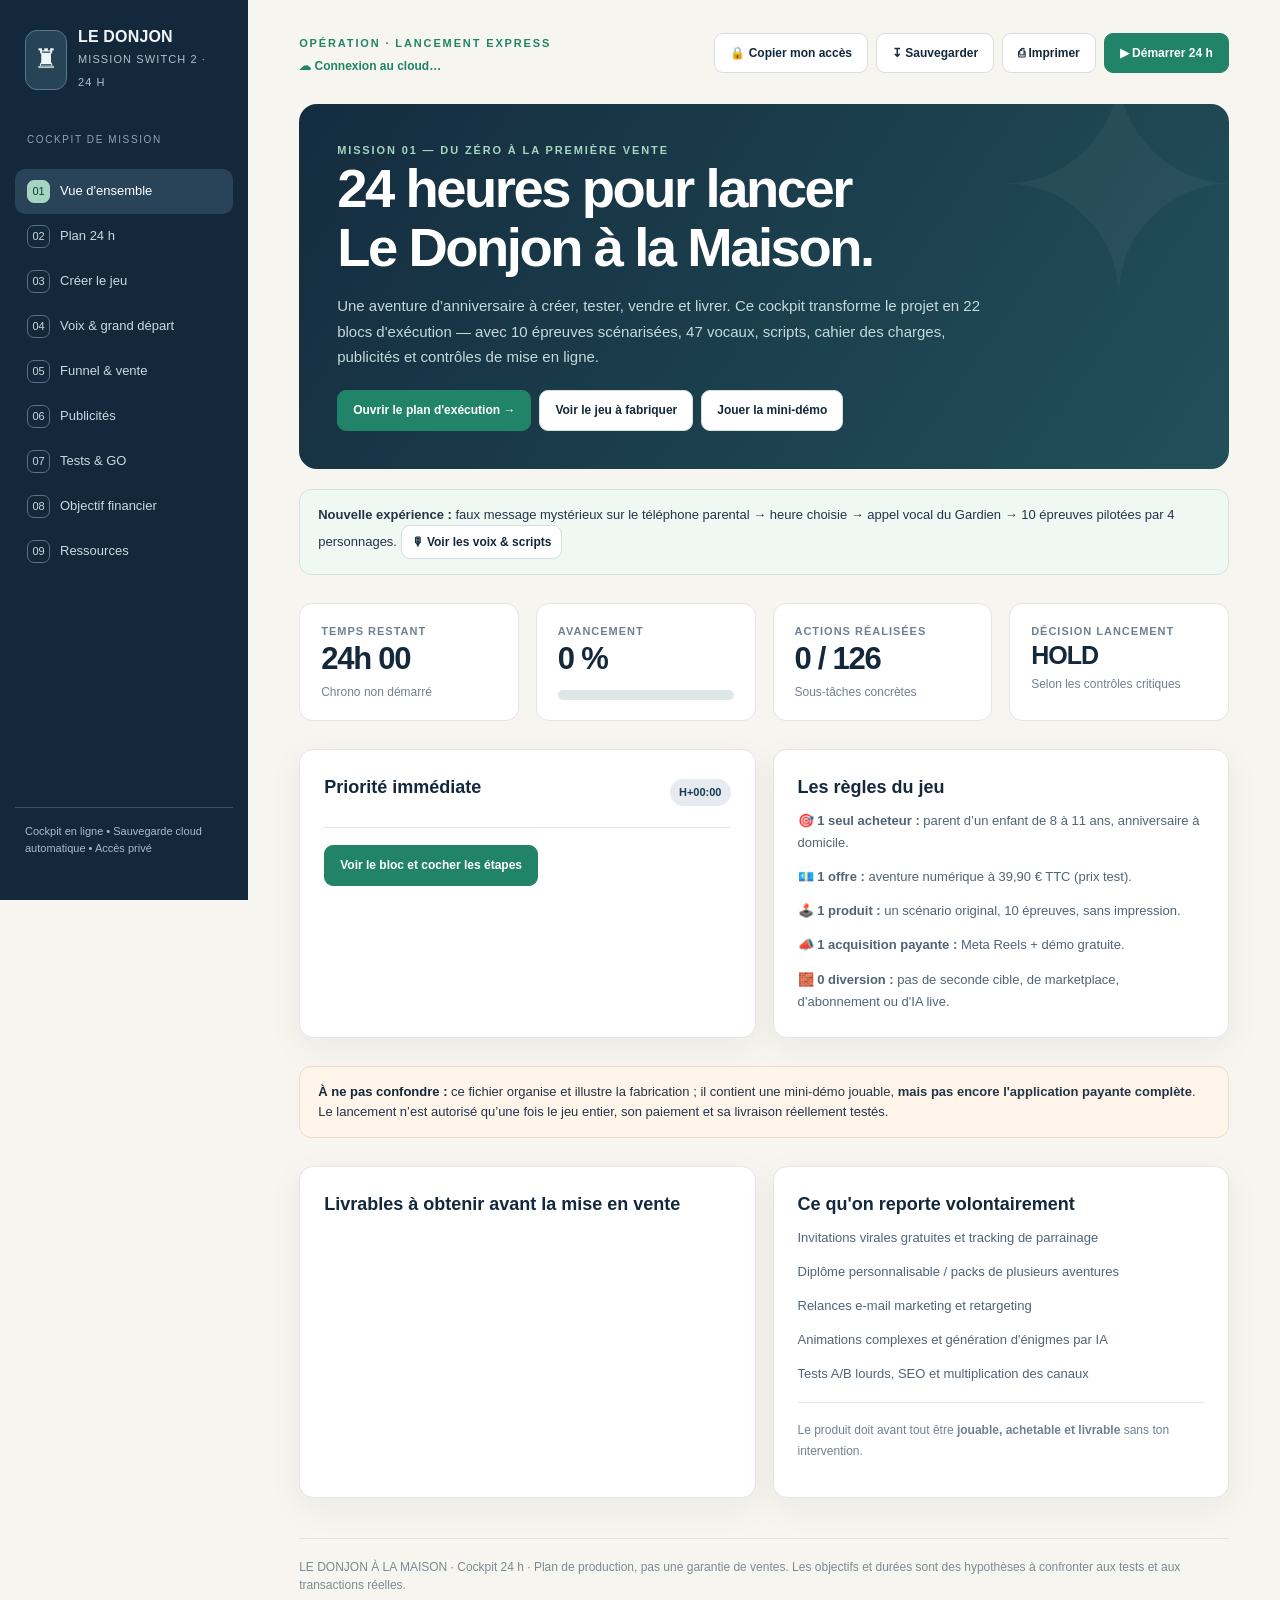
==== donjon-cockpit/index.html @ dd0a75e0 "Deploy independent Donjon cockpit with cloud sync and custom task journal" ====
<!DOCTYPE html>
<html lang="fr">
<head>
<meta charset="utf-8" />
<meta name="viewport" content="width=device-width, initial-scale=1" />
<meta name="theme-color" content="#13283b" />
<title>Le Donjon — Cockpit de lancement 24 h</title>
<style>
:root{--navy:#14283b;--dark:#0d2132;--ink:#233548;--muted:#718091;--cream:#f7f5ef;--white:#fff;--green:#218468;--mint:#e7f6ee;--gold:#cb9b4b;--line:#e1e6e8;--warn:#b15b35;--soft:#ecf1f3;--shadow:0 10px 35px rgba(16,36,48,.055)}
*{box-sizing:border-box}html{scroll-behavior:smooth}body{margin:0;font:15px/1.55 -apple-system,BlinkMacSystemFont,"Segoe UI",Arial,sans-serif;background:var(--cream);color:var(--ink)}button,input,textarea,select{font:inherit}button{cursor:pointer}a{color:#126f70}a:hover{text-decoration:underline}.shell{display:flex;min-height:100vh}.sidebar{position:sticky;top:0;min-width:248px;width:248px;height:100vh;overflow-y:auto;background:var(--navy);color:#eff5f8;padding:28px 15px;display:flex;flex-direction:column;gap:18px}.brand{display:flex;align-items:center;gap:11px;margin:0 10px 12px}.crest{font-size:27px;background:#274456;border:1px solid #58768c;border-radius:12px;padding:8px}.brand strong{display:block;font-size:16px;line-height:1.1;letter-spacing:.01em}.brand small{color:#aec1cc;font-size:11px;letter-spacing:.1em;text-transform:uppercase}.sidebar .section-label{font-size:10px;letter-spacing:.16em;text-transform:uppercase;color:#8da5b7;margin:10px 12px 3px}.navbtn{display:flex;width:100%;align-items:center;text-align:left;gap:10px;background:none;color:#c8d9e3;border:0;border-radius:10px;padding:11px 12px;font-size:13px}.navbtn:hover,.navbtn.active{background:#294458;color:#fff}.navbtn .num{display:grid;place-items:center;width:23px;height:23px;border:1px solid #567183;border-radius:7px;font-size:11px}.navbtn.active .num{background:#a5d5c0;color:#113d32;border-color:#a5d5c0}.sidebarfoot{margin-top:auto;border-top:1px solid #375268;padding:15px 10px;color:#a8bbca;font-size:11px}.main{flex:1;min-width:0;max-width:1600px;padding:30px min(4vw,60px) 70px}.topbar{display:flex;align-items:center;justify-content:space-between;gap:15px;margin-bottom:28px}.eyebrow{text-transform:uppercase;font-size:11px;letter-spacing:.17em;color:var(--green);font-weight:800}.topbar .right{display:flex;gap:8px;align-items:center;flex-wrap:wrap}.btn{border-radius:9px;background:#fff;border:1px solid #d6dee1;padding:10px 15px;color:var(--navy);font-weight:650;font-size:12px;display:inline-flex;align-items:center;justify-content:center;gap:7px;transition:.15s}.btn:hover{border-color:#9db7bd;background:#f0f7f4;text-decoration:none}.btn.primary{background:var(--green);border-color:var(--green);color:#fff}.btn.primary:hover{background:#176f58}.btn.dark{background:var(--navy);color:#fff;border-color:var(--navy)}.btn.light{background:var(--mint);color:#115c4c;border-color:#c3e7d7}.btn.small{padding:7px 10px}.btn:disabled{opacity:.5;cursor:not-allowed}.tag{display:inline-flex;padding:5px 9px;background:#eaf0f3;border-radius:30px;font-size:11px;font-weight:750;color:#627588}.tag.green{background:#e5f4ec;color:#206b52}.tag.warn{background:#fff0e5;color:#a85e28}.tag.dark{background:#e6ebf1;color:#1e3a51}.view{display:none;animation:appear .22s ease}.view.active{display:block}@keyframes appear{from{opacity:.4;transform:translateY(5px)}to{opacity:1;transform:translateY(0)}}h1,h2,h3,h4,p{margin-top:0}h1{font-size:clamp(32px,4.25vw,57px);line-height:1.09;letter-spacing:-.045em;color:var(--navy);margin-bottom:16px}h2{font-size:clamp(23px,2.5vw,32px);line-height:1.2;letter-spacing:-.026em;color:var(--navy);margin-bottom:12px}h3{font-size:18px;color:var(--navy);margin-bottom:8px}p{line-height:1.68}.lead{font-size:17px;color:#5b6c7a;max-width:850px}.sub{color:var(--muted)}.muted{color:var(--muted)}.headline{display:flex;align-items:end;justify-content:space-between;gap:20px;flex-wrap:wrap;margin-bottom:24px}.headline h2{margin-bottom:0}.hero{position:relative;overflow:hidden;background:linear-gradient(125deg,#142c3f,#22505a);color:#fff;padding:38px;border-radius:18px;margin-bottom:20px}.hero:after{content:'✦';font-size:300px;line-height:1;position:absolute;right:-15px;top:-65px;color:rgba(255,255,255,.045);pointer-events:none}.hero h1{color:#fff;max-width:690px}.hero p{color:#c5d9db;max-width:670px;margin-bottom:21px}.hero .eyebrow{color:#a6d5c0}.hero .btn{position:relative;z-index:1}.grid{display:grid;gap:17px}.g2{grid-template-columns:repeat(2,minmax(0,1fr))}.g3{grid-template-columns:repeat(3,minmax(0,1fr))}.g4{grid-template-columns:repeat(4,minmax(0,1fr))}.panel{background:#fff;border:1px solid var(--line);border-radius:14px;padding:24px;box-shadow:var(--shadow)}.panel.soft{background:#f2f7f5}.panel.dark{background:var(--navy);color:#fff;border-color:var(--navy)}.panel.dark h3,.panel.dark h2{color:#fff}.panel.flush{padding:0;overflow:hidden}.metric{background:#fff;border:1px solid var(--line);border-radius:13px;padding:19px 21px}.metric .value{font-size:31px;line-height:1.2;color:var(--navy);font-weight:850;letter-spacing:-.04em}.metric .label{font-size:11px;color:var(--muted);text-transform:uppercase;letter-spacing:.09em;font-weight:750}.metric .helper{margin-top:5px;color:var(--muted);font-size:12px}.progress{height:10px;background:#dce7e6;border-radius:99px;overflow:hidden}.progress .fill{width:0;height:100%;background:linear-gradient(90deg,#218468,#72c39b);border-radius:99px;transition:.25s}.ribbon{border:1px solid #cfe4df;background:#eff8f3;border-radius:12px;padding:15px 18px;font-size:13px}.ribbon.warning{background:#fff5ea;border-color:#f0dbc4}.ribbon strong{color:var(--navy)}.ribbon a{font-weight:700}.sectionblock{margin-bottom:28px}.mini-title{font-size:11px;color:var(--green);font-weight:800;text-transform:uppercase;letter-spacing:.11em;margin:0 0 7px}.row{display:flex;align-items:center;justify-content:space-between;gap:15px}.stack{display:flex;flex-direction:column;gap:12px}.line{border:0;border-top:1px solid var(--line);margin:17px 0}.checkrow{display:flex;align-items:flex-start;gap:9px;padding:9px 0;border-bottom:1px solid #edf0f1;cursor:pointer;font-size:13px}.checkrow:last-child{border:0}.checkrow input{margin-top:4px;accent-color:var(--green);width:16px;height:16px;flex-shrink:0}.checkrow:has(input:checked) span{color:#5e796b;text-decoration:line-through;text-decoration-color:#a5cbb8}.task{background:#fff;border:1px solid var(--line);border-radius:14px;padding:19px 21px;margin-bottom:12px;scroll-margin-top:20px;box-shadow:var(--shadow)}.task.complete{border-color:#9fd0b5;background:#fafffb}.taskhead{display:flex;align-items:flex-start;gap:14px}.tasktime{flex:0 0 119px;background:var(--soft);border-radius:8px;padding:10px;font-size:12px;font-weight:750;color:var(--navy);line-height:1.5;text-align:center}.tasktime small{display:block;color:#8292a2;font-weight:600}.taskmain{flex:1;min-width:0}.taskhead h3{margin:1px 0 4px}.taskhead p{font-size:12px;color:#6e7d8c;margin:0}.taskdetails{margin:14px 0 2px;padding-top:12px;border-top:1px solid #ebeff0}.taskdetails summary{font-size:13px;font-weight:750;cursor:pointer;color:#2e6870}.taskdetails summary:hover{color:#13584c}.taskbody{padding-top:14px}.tasknote{margin-top:14px}.field{width:100%;border:1px solid #d4dee1;background:#fff;border-radius:9px;padding:11px 12px;color:#223b4b;outline:none}.field:focus{border-color:#4a9a83;box-shadow:0 0 0 3px #dceee7}.tasknote textarea{min-height:76px;resize:vertical}.pillgroup{display:flex;flex-wrap:wrap;gap:7px}.pill{border:1px solid #d6e4e2;background:#f2f7f4;color:#3c6760;font-size:11px;font-weight:700;border-radius:20px;padding:4px 9px}.item-label{font-size:11px;font-weight:800;color:#8292a1;text-transform:uppercase;letter-spacing:.08em;margin-bottom:5px}.mini{font-size:12px}.guide{color:#506475;font-size:13px;line-height:1.7}.guide ul{margin-top:7px;padding-left:19px}.guide li{margin-bottom:5px}.phase{display:flex;align-items:center;gap:9px;margin:20px 0 13px}.phase span{font-size:10px;text-transform:uppercase;letter-spacing:.1em;font-weight:850;color:#647c88}.phase:after{content:'';height:1px;background:#dce6e7;flex:1}.chapter{border:1px solid var(--line);background:#fff;border-radius:12px;margin-bottom:10px;overflow:hidden}.chapter summary{display:flex;align-items:center;gap:14px;cursor:pointer;padding:17px 19px;list-style:none}.chapter summary::-webkit-details-marker{display:none}.chapter summary .index{height:39px;width:39px;border-radius:10px;background:#e8f3ef;color:#147459;display:grid;place-items:center;font-weight:850}.chapter summary .caption{margin-left:auto;white-space:nowrap;color:#70818e;font-size:12px}.chapter .chapbody{border-top:1px solid var(--line);padding:19px;display:grid;grid-template-columns:1fr 1fr;gap:18px}.chapter .chapbody p{margin-bottom:8px;font-size:13px}.prompt{font-size:12px;line-height:1.7;background:#0e2435;color:#dcf1ec;border-radius:12px;padding:22px;max-height:350px;overflow:auto;white-space:pre-wrap;word-break:break-word}.flowstep{display:grid;grid-template-columns:45px 1fr;gap:12px;align-items:start;position:relative;margin:0 0 6px}.flowstep:not(:last-child):after{content:'';position:absolute;left:21px;top:43px;bottom:-9px;width:2px;background:#cde2db}.flownum{height:42px;width:42px;border-radius:50%;background:var(--navy);color:#fff;display:grid;place-items:center;font-weight:850;z-index:1}.flowcard{background:#fff;padding:18px 20px;border:1px solid var(--line);border-radius:10px;margin-bottom:13px}.flowcard h3{margin:0 0 5px}.flowcard p{font-size:13px;color:#6c7a86;margin:0}.copybox{border:1px solid #d8e3df;border-radius:11px;background:#f3f8f5;padding:16px;white-space:pre-wrap;font-size:13px;line-height:1.7}.twocol{display:grid;grid-template-columns:1.1fr .9fr;gap:18px}.kpirow{display:grid;grid-template-columns:repeat(3,1fr);gap:12px}.kpi{background:#f2f7f5;border-radius:12px;padding:15px}.kpi b{font-size:25px;letter-spacing:-.03em;color:var(--navy)}.kpi small{display:block;color:var(--muted)}input[type=number]{width:100%;appearance:textfield}label{font-size:12px;font-weight:750;color:#4c6878}.formgrid{display:grid;grid-template-columns:repeat(2,minmax(0,1fr));gap:13px}.formgrid label{display:grid;gap:6px}.formgrid input{min-width:0}.tablewrap{overflow:auto}table{width:100%;border-collapse:collapse;font-size:12px}th,td{padding:13px;text-align:left;border-bottom:1px solid #e8eeef;vertical-align:top}th{color:#6a7c8a;text-transform:uppercase;letter-spacing:.06em;font-size:10px}td:last-child{text-align:right}.badge-number{font-size:11px;font-weight:750;color:#587c73;background:#e5f4eb;border-radius:14px;padding:4px 8px}.code-note{font-family:ui-monospace,Menlo,Consolas,monospace;background:#ebf0f3;padding:2px 5px;border-radius:4px;font-size:12px}.gates .checkrow{font-size:14px}.gate-status{font-size:12px;font-weight:750}.status-go{color:var(--green)}.status-hold{color:var(--warn)}.warnbox{background:#fff7ed;border:1px solid #e9d8bd;border-radius:10px;padding:13px 15px;color:#77512e;font-size:12px}.footnote{font-size:11px;color:#7a8894}.infoicon{height:37px;width:37px;display:grid;place-items:center;border-radius:10px;background:#e4f1ea;color:#26684e;font-size:19px}.modal{display:none;position:fixed;inset:0;background:rgba(7,24,37,.75);z-index:2000;padding:22px;align-items:center;justify-content:center}.modal.open{display:flex}.modalcard{background:#fff;border-radius:18px;max-width:560px;width:100%;max-height:92vh;overflow:auto;position:relative;padding:26px}.modalcard .close{position:absolute;right:16px;top:15px;border:0;background:#eff3f1;height:34px;width:34px;border-radius:9px}.demo-screen{background:radial-gradient(ellipse at 50% 10%,#30485e,#101d2b 75%);color:#f5e9d5;border-radius:15px;min-height:305px;padding:30px 24px;text-align:center;display:flex;flex-direction:column;justify-content:center;align-items:center;gap:15px}.demo-screen h3{color:#f4d58c;font-size:26px}.runes{display:flex;gap:10px;justify-content:center;flex-wrap:wrap}.runes button{font-size:30px;background:#244055;color:#f9e3a8;border:1px solid #637787;border-radius:10px;height:58px;min-width:58px}.runes button:hover{background:#36586b}.demo-success{color:#9be0bc;font-weight:700}.toast{position:fixed;right:25px;bottom:25px;background:#173b39;color:#fff;padding:12px 17px;border-radius:10px;font-size:13px;z-index:2100;box-shadow:0 9px 29px #1c3a3b44;opacity:0;transform:translateY(8px);pointer-events:none;transition:.25s}.toast.show{opacity:1;transform:translateY(0)}.simple-list{padding-left:18px}.simple-list li{margin-bottom:7px}.tworow{display:flex;gap:8px;align-items:center;flex-wrap:wrap}.micro{font-size:11px;color:#779099}.footer{margin-top:40px;border-top:1px solid #dce4e2;padding-top:19px;color:#7b8b96;font-size:12px}.print-only{display:none}
@media(max-width:1120px){.sidebar{width:214px;min-width:214px}.main{padding:25px 24px 60px}.g4{grid-template-columns:repeat(2,minmax(0,1fr))}}@media(max-width:800px){.shell{display:block}.sidebar{height:auto;position:static;width:100%;min-width:0;padding:14px;gap:0}.brand{margin:5px 5px 10px}.sidebar nav{display:flex;overflow:auto;gap:6px}.sidebar .section-label,.sidebarfoot{display:none}.navbtn{flex:0 0 auto;width:auto;white-space:nowrap;padding:8px 11px}.navbtn .num{display:none}.main{padding:20px 15px 45px}.topbar{align-items:start}.topbar .right{justify-content:flex-end}.hero{padding:27px 22px}.g2,.g3,.g4,.twocol{grid-template-columns:1fr}.taskhead{flex-wrap:wrap}.tasktime{flex:0 0 auto}.chapter .chapbody{grid-template-columns:1fr}.kpirow{grid-template-columns:1fr}.formgrid{grid-template-columns:1fr}.modalcard{padding:20px}.chapter summary .caption{display:none}}@media print{.sidebar,.topbar,.btn,.modal,.toast,.no-print{display:none!important}body{background:#fff}.main{padding:0;width:100%}.view{display:block!important;break-before:page}.panel,.task,.chapter{break-inside:avoid;box-shadow:none}.hero{color:#111;background:#fff;border:1px solid #888}.hero h1,.hero p{color:#111}details:not([open])>*:not(summary){display:block}.print-only{display:block}}

.phone-shell{max-width:325px;min-height:285px;margin:auto;border:7px solid #172839;border-radius:31px;background:linear-gradient(160deg,#112538,#1b3a4b 60%,#234b54);padding:12px 16px 22px;color:#f6faf9;box-shadow:0 18px 35px #071a2a25}.phone-notch{height:14px;width:88px;background:#081a26;border-radius:0 0 12px 12px;margin:-12px auto 20px}.phone-inner{padding-top:15px}.phone-inner p{color:#c6d9e1;font-size:14px}.phone-badge{display:inline-block;padding:7px 10px;border-radius:7px;background:#4f728187;color:#fff;font-size:10px;font-weight:750;letter-spacing:.07em;margin-bottom:18px}.phone-msg{background:#e0e7eb19;padding:14px;border-radius:15px}.phone-time{color:#c3cdd9;font-size:11px;margin-top:14px}.voice-card{display:flex;align-items:flex-start;gap:12px;padding:15px;background:#f1f5f4;border-radius:11px}.voice-dot{width:22px;height:22px;border-radius:9px;flex:0 0 22px}.voice-card p{margin:5px 0 0}.audio-clip{border:1px solid var(--line);border-radius:9px;margin:9px 0;background:#fbfcfc}.audio-clip summary{padding:12px 14px;cursor:pointer;display:flex;align-items:center;gap:9px;flex-wrap:wrap;list-style:none}.audio-clip summary::-webkit-details-marker{display:none}.audio-clip summary code{font-size:11px;color:#7b8998;margin-left:auto}.audio-body{padding:0 16px 15px}.audio-body p{padding:11px;background:#eff6f1;border-radius:8px;font-size:13px}.audio-body button{margin-top:4px}@media(max-width:900px){.audio-clip summary code{margin-left:0}} 
</style>
</head>
<body>
<div class="shell">
<aside class="sidebar">
 <div class="brand"><div class="crest">♜</div><div><strong>LE DONJON</strong><small>Mission Switch 2 · 24 h</small></div></div>
 <div class="section-label">Cockpit de mission</div>
 <nav id="nav" aria-label="Navigation">
  <button class="navbtn active" data-view="overview"><span class="num">01</span> Vue d'ensemble</button>
  <button class="navbtn" data-view="timeline"><span class="num">02</span> Plan 24 h</button>
  <button class="navbtn" data-view="product"><span class="num">03</span> Créer le jeu</button>
  <button class="navbtn" data-view="audio"><span class="num">04</span> Voix & grand départ</button>
  <button class="navbtn" data-view="funnel"><span class="num">05</span> Funnel & vente</button>
  <button class="navbtn" data-view="ads"><span class="num">06</span> Publicités</button>
  <button class="navbtn" data-view="quality"><span class="num">07</span> Tests & GO</button>
  <button class="navbtn" data-view="finance"><span class="num">08</span> Objectif financier</button>
  <button class="navbtn" data-view="resources"><span class="num">09</span> Ressources</button>
 </nav>
 <div class="sidebarfoot">Cockpit en ligne • Sauvegarde cloud automatique • Accès privé</div>
</aside>
<main class="main">
 <div class="topbar"><div><span class="eyebrow">Opération · lancement express</span><div id="cloudStatus" style="font-size:12px;font-weight:700;color:#218468;margin-top:4px">☁ Connexion au cloud…</div></div><div class="right"><button class="btn" id="copyCloudLink" title="Gardez ce lien confidentiel">🔒 Copier mon accès</button><button class="btn" id="exportBtn">↧ Sauvegarder</button><button class="btn" id="printBtn">⎙ Imprimer</button><button class="btn primary" id="timerBtn">▶ Démarrer 24 h</button></div></div>
 <section class="view active" id="view-overview">
  <div class="hero"><div class="eyebrow">MISSION 01 — DU ZÉRO À LA PREMIÈRE VENTE</div><h1>24 heures pour lancer<br>Le Donjon à la Maison.</h1><p>Une aventure d’anniversaire à créer, tester, vendre et livrer. Ce cockpit transforme le projet en 22 blocs d'exécution — avec 10 épreuves scénarisées, 47 vocaux, scripts, cahier des charges, publicités et contrôles de mise en ligne.</p><div class="tworow"><button class="btn primary" data-go="timeline">Ouvrir le plan d'exécution →</button><button class="btn" data-go="product">Voir le jeu à fabriquer</button><button class="btn" id="openDemo">Jouer la mini-démo</button></div></div>
  <div class="ribbon sectionblock"><b>Nouvelle expérience :</b> faux message mystérieux sur le téléphone parental → heure choisie → appel vocal du Gardien → 10 épreuves pilotées par 4 personnages. <button class="btn small" data-go="audio">🎙 Voir les voix & scripts</button></div>
  <div class="grid g4 sectionblock"><div class="metric"><div class="label">Temps restant</div><div class="value" id="countdown">24h 00</div><div class="helper" id="timerSub">Chrono non démarré</div></div><div class="metric"><div class="label">Avancement</div><div class="value" id="progressPct">0 %</div><div class="progress" style="margin-top:12px"><div class="fill" id="progressBar"></div></div></div><div class="metric"><div class="label">Actions réalisées</div><div class="value" id="checkedTasks">0 / 126</div><div class="helper">Sous-tâches concrètes</div></div><div class="metric"><div class="label">Décision lancement</div><div class="value" id="readyOverview" style="font-size:25px">HOLD</div><div class="helper">Selon les contrôles critiques</div></div></div>
  <div class="grid g2 sectionblock"><div class="panel"><div class="row"><h3>Priorité immédiate</h3><span class="tag dark" id="currentTimeLabel">H+00:00</span></div><div id="nextTask"></div><div class="line"></div><button class="btn primary" data-go="timeline">Voir le bloc et cocher les étapes</button></div><div class="panel"><h3>Les règles du jeu</h3><div class="stack guide"><div>🎯 <b>1 seul acheteur :</b> parent d’un enfant de 8 à 11 ans, anniversaire à domicile.</div><div>💶 <b>1 offre :</b> aventure numérique à 39,90 € TTC (prix test).</div><div>🕹️ <b>1 produit :</b> un scénario original, 10 épreuves, sans impression.</div><div>📣 <b>1 acquisition payante :</b> Meta Reels + démo gratuite.</div><div>🧱 <b>0 diversion :</b> pas de seconde cible, de marketplace, d’abonnement ou d'IA live.</div></div></div></div>
  <div class="ribbon warning sectionblock"><strong>À ne pas confondre :</strong> ce fichier organise et illustre la fabrication ; il contient une mini-démo jouable, <b>mais pas encore l'application payante complète</b>. Le lancement n’est autorisé qu’une fois le jeu entier, son paiement et sa livraison réellement testés.</div>
  <div class="grid g2"><div class="panel"><h3>Livrables à obtenir avant la mise en vente</h3><div id="deliverables"></div></div><div class="panel"><h3>Ce qu'on reporte volontairement</h3><div class="stack guide"><div>Invitations virales gratuites et tracking de parrainage</div><div>Diplôme personnalisable / packs de plusieurs aventures</div><div>Relances e-mail marketing et retargeting</div><div>Animations complexes et génération d'énigmes par IA</div><div>Tests A/B lourds, SEO et multiplication des canaux</div></div><div class="line"></div><p class="mini sub">Le produit doit avant tout être <b>jouable, achetable et livrable</b> sans ton intervention.</p></div></div>
 </section>
 <section class="view" id="view-timeline"><div class="headline"><div><div class="eyebrow">Exécution</div><h2>Planning minute par minute.</h2><p class="sub">22 blocs, 24 heures calendaires, pauses et marge comprises. Les 10 épreuves demandent un développement plus serré : préserver absolument les tests. Les cases et tes notes sont enregistrées automatiquement dans le cloud.</p></div><div class="pillgroup"><span class="tag">126 sous-tâches</span><span class="tag green">5 phases critiques : jeu / voix / vente / test / diffusion</span></div></div><div class="panel sectionblock"><div class="row"><b>Filtrer les blocs</b><span class="mini sub" id="tasksFound"></span></div><div class="grid g2" style="margin-top:12px"><input class="field" id="taskSearch" placeholder="Chercher une tâche, un livrable…" aria-label="Rechercher les tâches"><select class="field" id="taskFilter"><option value="all">Toutes les tâches</option><option value="todo">Non terminées</option><option value="done">Terminées</option><option value="product">Création du produit</option></select></div></div><div id="tasks"></div>
<div class="panel sectionblock" id="userWorkPanel" style="margin-top:24px">
<h3>Mon journal de bord & mes tâches personnelles</h3>
<p class="mini sub">Ajoute tes décisions, liens, retours de tests et tâches imprévues. Tout est sauvegardé en ligne automatiquement.</p>
<label class="item-label" for="projectJournal">Journal de bord / décisions / liens importants</label>
<textarea class="field" id="projectJournal" rows="6" placeholder="Ex. : Landing publiée le…, choix de la voix, coordonnées, prochaines décisions…"></textarea>
<div class="line"></div>
<form id="customTaskForm" class="tworow" style="margin:12px 0">
 <input id="customTaskTitle" class="field" placeholder="Ajouter une nouvelle tâche à mon plan…" required maxlength="240" style="flex:1;min-width:180px">
 <button class="btn primary" type="submit">+ Ajouter</button>
</form>
<div id="customTasksList"></div>
</div></section>
 <section class="view" id="view-product"><div class="eyebrow">Le cœur du défi</div><h2>Fabriquer l’aventure complète.</h2><p class="lead">Un moteur, un univers, dix épreuves. Une V1 cohérente qui pousse les enfants à bouger et collaborer, plutôt qu’à regarder un téléphone pendant une heure.</p>
  <div class="grid g3 sectionblock"><div class="metric"><div class="label">Âge cible</div><div class="value">8–11</div><div class="helper">ans, avec adulte présent</div></div><div class="metric"><div class="label">Groupe cible</div><div class="value">6–10</div><div class="helper">enfants, rôles tournants</div></div><div class="metric"><div class="label">Durée théorique</div><div class="value">≈60–75 min</div><div class="helper">Hypothèse non validée · test réel requis</div></div></div>
  <div class="panel sectionblock"><div class="row"><div><div class="mini-title">Scénario unique</div><h3>Les dix sceaux du Donjon</h3></div><button class="btn primary" id="demoFromProduct">▶ Tester une énigme</button></div><p>Dix sceaux protègent le Cœur du Donjon. Pour les restaurer, les jeunes aventuriers traversent deux actes de cinq épreuves ; quatre runes découvertes en chemin ouvrent le dernier coffre.</p><div class="ribbon">La version vendue doit être un <b>jeu fini et vocalisé</b> : chapitres, voix de personnages, aides audio, sauvegarde, final. Le mode adulte confirme les épreuves réelles. Pas de reconnaissance caméra ni d’IA requises.</div></div>
  <h3>Les 11 scènes à intégrer, dans l'ordre : introduction + 10 épreuves</h3><div id="chapters" class="sectionblock"></div>
  <div class="grid g2 sectionblock"><div class="panel"><h3>Spécifications techniques minimales</h3><div class="guide"><ul><li><b>Écrans :</b> accueil, préparation parent, jeu, indices, progression, fin, aide.</li><li><b>État :</b> chapitre courant, erreurs, aides révélées, runes récupérées, pièces autorisées.</li><li><b>Entrées :</b> taps et choix ; pas de microphone, caméra ni géolocalisation.</li><li><b>Audio :</b> 47 MP3 pré-enregistrés, lecteur à commande parentale, lancement horaire avec secours manuel.</li><li><b>Résilience :</b> rechargement, pause, reprise, sous-titres et version sans audio.</li><li><b>Accès :</b> utilisateur adulte, lien après achat, validation de commande côté serveur.</li><li><b>Accessibilité :</b> contraste élevé, gros boutons, aucun indice fondé uniquement sur la couleur.</li></ul></div></div><div class="panel"><h3>Ce qu'il faut couper pour finir à temps</h3><div class="guide"><ul><li>Carte 3D, avatars et animation temps réel.</li><li>Génération IA de scénarios ou chatbot.</li><li>Comptes utilisateurs et profil enfant.</li><li>Personnalisation complète d'énigmes par logement.</li><li>Leaderboards, compétition, récompenses payantes.</li><li>Une durée d’une heure promise sans test réel.</li></ul></div><div class="warnbox">Sécurité : consignes sans course, escalade, objets dangereux ni exploration non surveillée. L’adulte reste responsable de la surveillance.</div></div></div>
  <div class="panel"><div class="row"><div><div class="mini-title">Prompt de production</div><h3>Brief prêt à transmettre à un développeur ou à une IA de code</h3></div><button class="btn" data-copy="buildPrompt">Copier le brief</button></div><pre class="prompt" id="buildPrompt"></pre><p class="footnote">Ce brief sert de base. Les règles complètes des chapitres figurent juste au-dessus et doivent être intégrées. Ne jamais lancer sans QA.</p></div>
 </section>

<section class="view" id="view-audio">
  <div class="eyebrow">Mise en scène · expérience sonore</div>
  <h2>Le téléphone reçoit l'appel du Donjon.</h2>
  <p class="lead">Ce n'est plus le parent qui explique : <b>quatre personnages originaux guident toute l'aventure</b>. Le parent choisit l'heure, autorise le son, supervise et valide seulement les défis dans la maison.</p>
  <div class="ribbon warning sectionblock"><b>Limite technique à respecter.</b> Dans la V1, le « message bizarre » est <b>simulé dans la web app</b> : aucun véritable SMS n'arrive sur le téléphone. Le navigateur peut bloquer le son automatique ou suspendre les minuteurs lorsque l'écran est verrouillé. Prévoir un clic « Armer », maintenir la page visible, puis un bouton de lecture de secours. Les vrais messages programmés (SMS/WhatsApp) demandent une infrastructure supplémentaire et ne font pas partie des 24 h.</div>
  <div class="grid g2 sectionblock">
   <div class="panel"><div class="mini-title">1 · À l'achat</div><h3>Le parent prépare la surprise</h3><p>Il choisit le jour et l'heure de la fête, les pièces autorisées et le nombre de participants. Il peut cacher l'écran aux enfants. Le produit lui affiche une conversation mystérieuse, comme un message reçu par erreur.</p><div class="ribbon">« Ce message ne vous était peut-être pas destiné… À l'heure prévue, rassemblez les aventuriers. Ne leur dites rien. »</div></div>
   <div class="panel"><div class="mini-title">2 · Jour J</div><h3>BOUM. L'appel du Gardien.</h3><p>L'adulte ouvre et arme la scène. À l'heure choisie, l'écran simule une notification, joue un court signal <i>si le navigateur le permet</i>, puis propose le vocal mystérieux. La voix d'Orion ouvre le Donjon. Les enfants ne regardent pas un film : ils sont immédiatement sollicités.</p><div class="ribbon">Pendant l'aventure : consigne vocale → jeu physique ou énigme → validation → voix de succès → épreuve suivante.</div></div>
  </div>
  <div class="grid g2 sectionblock">
   <div class="panel"><h3>Studio de simulation</h3><p class="sub mini">Fonctionne dans ce cockpit, sans compte ElevenLabs ni MP3. L'aperçu utilise éventuellement la synthèse vocale du navigateur : <b>ce n'est pas l'audio commercial final</b>.</p><label class="item-label" for="audioAt">Heure de début dans le navigateur</label><input class="field" id="audioAt" type="time" value="15:00"><div class="tworow" style="margin-top:13px"><button class="btn primary" id="armAudio">Armer pour cette heure</button><button class="btn" id="testAudioNow">Simulation en 8 s</button></div><p id="audioStatus" class="footnote" role="status">Non armé. Tester de préférence avec la page au premier plan.</p><div class="ribbon" style="margin-top:10px">Au déclenchement : si le son est bloqué, les enfants voient un bouton géant « Écouter le message ». Il n'y a jamais de départ silencieux ou perdu.</div></div>
   <div class="panel"><div class="mini-title">Prévisualisation du téléphone</div><div class="phone-shell"><div class="phone-notch"></div><div id="phoneContent" class="phone-inner"><span class="mini">Aucun événement programmé</span><h3 style="color:#fff">Un message étrange vous attend.</h3><p style="color:#bed4df">Armez l'aventure pour découvrir l'effet.</p></div></div><div class="tworow" style="margin-top:13px"><button class="btn small" id="playAudioMessage">▶ Lire / écouter l'appel</button><button class="btn small" id="stopAudioPreview">◼ Stop</button></div></div>
  </div>
  <div class="panel sectionblock"><div class="row"><div><div class="mini-title">Direction artistique</div><h3>4 personnages, 4 signatures sonores</h3></div><span class="tag green">Audio généré une seule fois</span></div><div id="voiceGrid" class="grid g2" style="margin-top:17px"></div><p class="footnote">Pour l'offre payante, exporter les pistes MP3 depuis un forfait disposant d'une licence commerciale. Aucun coût de voix à chaque achat : les fichiers sont pré-générés et hébergés avec le jeu.</p></div>
  <div class="panel sectionblock"><div class="row"><div><div class="mini-title">Bibliothèque des pistes</div><h3>Les scripts enregistrables — 47 clips</h3></div><button class="btn primary" id="downloadManifest">↧ Exporter les scripts CSV</button></div><p class="sub mini">Chaque fichier comprend le personnage, le texte intégral et son nom exact. Générer dans ElevenLabs, télécharger en MP3 et nommer le fichier comme indiqué. Les clips « indices » ne doivent se déclencher que sur demande.</p><div class="formgrid"><label>Filtrer les scènes<select class="field" id="audioSceneFilter"><option value="all">Toutes les scènes</option><option value="Pré">Prologue</option><option value="00">Introduction</option><option value="01">Épreuve 01</option><option value="02">Épreuve 02</option><option value="03">Épreuve 03</option><option value="04">Épreuve 04</option><option value="05">Épreuve 05</option><option value="06">Épreuve 06</option><option value="07">Épreuve 07</option><option value="08">Épreuve 08</option><option value="09">Épreuve 09</option><option value="10">Épreuve 10</option></select></label><label>Filtrer les pistes<select class="field" id="audioTypeFilter"><option value="all">Tous les types</option><option value="Consigne">Consignes</option><option value="Indice 1">Indices 1</option><option value="Indice 2">Indices 2</option><option value="Succès">Succès</option></select></label></div><div id="audioScripts" style="margin-top:15px"></div></div>
  <div class="grid g2 sectionblock"><div class="panel"><h3>Intégration technique — V1</h3><div class="guide"><ul><li>Générer les MP3 dans ElevenLabs, <b>avant</b> la mise en vente ; pas de synthèse en direct chez le client.</li><li>Répertoire <code>/audio/</code>, 47 fichiers au nom stable, encodage MP3 léger, même niveau sonore.</li><li>Un lecteur pour chaque scène : <b>consigne, indice 1, indice 2, succès</b>, bouton Rejouer, pause et transcription.</li><li>Précharger la prochaine consigne, avec échec gracieux si fichier absent.</li><li>Ne jamais lancer les indices automatiquement ; donner le choix à l'adulte.</li><li>L'heure programmée est une mise en scène ; le parent peut toujours lancer immédiatement.</li></ul></div></div><div class="panel"><h3>Tests GO supplémentaires</h3><div class="guide"><ul><li>Audio audible dans un salon sur vrai iPhone et Android.</li><li>Clips et sous-titres correspondent aux vrais gestes / réponses.</li><li>La notification ne fait jamais croire à un véritable SMS non envoyé.</li><li>Écran verrouillé / onglet en arrière-plan : reprise manuelle claire.</li><li>Jeu totalement compréhensible en mode sourdine.</li><li>Pas de voix caricaturale effrayante, ni de personnages protégés par une franchise.</li></ul></div><div class="ribbon warning">Une voix synthétique n'est pas automatiquement autorisée commercialement. Vérifier la licence du plan utilisé au moment de la création.</div></div></div>
</section>

 <section class="view" id="view-funnel"><div class="eyebrow">Parcours de conversion</div><h2>Un funnel sans détour.</h2><p class="lead">Pas de lead magnet obligatoire, pas de tunnel à six pages. On fait vivre une partie de l'expérience avant d'exiger la confiance.</p><div class="twocol sectionblock"><div id="funnelFlow"></div><div><div class="panel"><div class="mini-title">Hero prêt à publier</div><h3>L'anniversaire dont votre enfant sera le héros.</h3><p><b>Sans que vous ayez à devenir animateur.</b></p><p class="sub">Une aventure collective dans votre maison, conçue pour 6 à 10 enfants de 8 à 11 ans. Pas de kit à imprimer. Jouez gratuitement à la première mission.</p><div class="pillgroup"><span class="pill">Démo gratuite</span><span class="pill">Aucune inscription imposée</span><span class="pill">Prix visible : 39,90 €</span></div><div class="line"></div><button class="btn light" data-copy="landingCopy">Copier tout le texte de vente</button></div><div class="panel" style="margin-top:15px"><h3>Architecture à publier</h3><div class="stack guide"><div><code class="code-note">/</code> Landing et FAQ</div><div><code class="code-note">/demo</code> Mini-jeu gratuit</div><div><code class="code-note">/paiement</code> Checkout hébergé</div><div><code class="code-note">/merci</code> Confirmation et instructions</div><div><code class="code-note">/jeu</code> Accès personnel payé</div></div><div class="line"></div><b class="mini">Événements</b><p class="mini sub">landing_view, demo_start, demo_complete, offer_click, checkout_start, purchase_paid (depuis le paiement), game_started.</p></div></div></div><div class="panel"><h3>Le chemin d'une vraie commande</h3><div class="stack guide"><div>1. Sophie découvre le produit, puis termine la démo sans donner son adresse.</div><div>2. Elle paie une seule offre à 39,90 € TTC, sans compte obligatoire.</div><div>3. Le prestataire confirme le paiement à ton serveur ou automatisation fiable.</div><div>4. Un accès personnel au jeu est créé et envoyé avec le reçu.</div><div>5. Sophie configure les pièces puis lance la partie.</div><div>6. Le support peut réémettre l'accès ou aider si un appareil bloque.</div></div><div class="warnbox" style="margin-top:15px">Ne jamais considérer le retour vers une page « merci » comme une preuve de paiement. Confirmer côté serveur ou via le système de commerce.</div></div></section>
 <section class="view" id="view-ads"><div class="eyebrow">Trafic froid</div><h2>Deux publicités. Une histoire qui commence par un vocal.</h2><p class="lead">Ne pas chercher la vidéo la plus virale en général : chercher celle qui génère les clients les moins chers parmi les parents ayant bientôt un anniversaire.</p><div id="adCards" class="grid g2 sectionblock"></div><div class="grid g2"><div class="panel"><h3>Setup ads minimal</h3><div class="guide"><ul><li>Meta Ads, diffusion France, audiences adultes, premier test à budget plafonné.</li><li>Deux vidéos 9:16 ; les trois premières secondes annoncent clairement « anniversaire 8–11 ans ».</li><li>Lien direct vers la landing et la démo, sans page de capture.</li><li>Campagne orientée achat lorsqu'un suivi conforme et exploitable existe ; sinon test exploratoire de trafic qualifié.</li><li>Pas de fausse preuve sociale ni de mise en scène trompeuse.</li></ul></div></div><div class="panel"><h3>Générateur de liens UTM</h3><div class="formgrid"><label>URL de la landing<input class="field" id="baseUrl" value="https://exemple.fr" /></label><label>Campagne<input class="field" id="campaign" value="donjon_lancement" /></label><label>Création<select class="field" id="creative"><option value="reel_parent">Reel parent</option><option value="reel_enigme">Reel énigme</option></select></label><label>Source<select class="field" id="source"><option value="instagram">Instagram</option><option value="facebook">Facebook</option><option value="tiktok">TikTok organique</option></select></label></div><div class="copybox" id="utmOutput" style="margin:15px 0;overflow-wrap:anywhere">https://exemple.fr</div><button class="btn" id="copyUtm">Copier ce lien</button></div></div></section>
 <section class="view" id="view-quality"><div class="eyebrow">Contrôle qualité</div><h2>Le feu vert n'est pas une intuition.</h2><p class="lead">Même avec une landing et des publicités prêtes, on ne vend pas un jeu qui bloque, trompe sur sa durée ou ne peut pas être livré.</p><div class="grid g2 sectionblock"><div class="panel"><div class="row"><h3>Portes de validation du GO</h3><span class="tag warn" id="gateStatus">HOLD</span></div><p class="sub mini">À cocher seulement quand l'action a été vérifiée en réalité.</p><div class="gates" id="gates"></div></div><div class="panel"><h3>Plan de test rapide</h3><div class="stack guide"><div><b>Test 1 — Jeu :</b> partir de l'accueil, finir chaque épreuve et atteindre le final.</div><div><b>Test 2 — Compréhension :</b> faire préparer le jeu à un adulte qui n'a rien conçu.</div><div><b>Test 3 — Groupe :</b> jeu collectif réel si un groupe est disponible ; mesurer la durée et les moments de décrochage.</div><div><b>Test 4 — Audio et mobile :</b> deux navigateurs / systèmes, son autorisé, son refusé, écran verrouillé et reprise.</div><div><b>Test 5 — Paiement :</b> test de commande jusqu'à réception de l'accès, retour/remboursement selon procédure.</div></div><div class="line"></div><div class="warnbox"><b>Sans test avec enfants :</b> lancement commercial éventuel uniquement avec une description prudente et vérifiable, sans garantir « 60 minutes », « zéro animation parent » ou un nombre de participants non testé.</div></div></div><div class="panel"><h3>Critères de refus absolu</h3><div class="grid g2 guide"><div>✕ Paiement encaissé mais jeu non reçu.</div><div>✕ Chapitre impossible à terminer.</div><div>✕ Données d'enfants demandées inutilement.</div><div>✕ Publicité contredisant le produit livré.</div><div>✕ Droit de rétractation ou mentions ignorés.</div><div>✕ Tracking publicitaire installé sans consentement lorsque requis.</div></div></div></section>
 <section class="view" id="view-finance"><div class="eyebrow">Pilotage économique</div><h2>Des ventes, pas des vues.</h2><p class="lead">Simule les conditions financières du défi. Ces chiffres restent des hypothèses : le seul indicateur décisif est le coût d'acquisition réellement mesuré.</p><div class="grid g2 sectionblock"><div class="panel"><h3>Hypothèses ajustables</h3><div class="formgrid"><label>Objectif net visé (€)<input class="field" id="finTarget" type="number" min="1" step="50" value="1100" /></label><label>Prix de vente TTC (€)<input class="field" id="finPrice" type="number" min="1" step="0.10" value="39.90" /></label><label>Coût par clic (€)<input class="field" id="finCpc" type="number" min="0" step="0.05" value="0.50" /></label><label>Conversion visite → achat (%)<input class="field" id="finConv" type="number" min="0.1" max="100" step="0.5" value="3" /></label><label>Frais variables carte (%)<input class="field" id="finPct" type="number" min="0" max="100" step="0.1" value="1.5" /></label><label>Frais fixes / transaction (€)<input class="field" id="finFixed" type="number" min="0" step="0.05" value="0.25" /></label><label>Budget de départ (€)<input class="field" id="finBudget" type="number" min="0" step="10" value="50" /></label><label>Budget déjà dépensé (€)<input class="field" id="finSpent" type="number" min="0" step="5" value="0" /></label><label>Ventes réellement payées<input class="field" id="finSales" type="number" min="0" step="1" value="0" /></label><label>Versements réellement disponibles (€)<input class="field" id="finCash" type="number" min="0" step="10" value="0" /></label></div><p class="footnote">Le pourcentage et le forfait carte sont modifiables. Par défaut, simple hypothèse de 1,5 % + 0,25 €, pas un devis applicable à tous les moyens de paiement.</p></div><div class="panel"><h3>Résultat simulé</h3><div class="kpirow"><div class="kpi"><small>Coût / client</small><b id="outCac">—</b></div><div class="kpi"><small>Contribution / vente</small><b id="outMargin">—</b></div><div class="kpi"><small>Ventes cible</small><b id="outNeeded">—</b></div></div><div class="line"></div><div class="stack"><div class="row"><span>Budget publicité estimé pour la cible</span><strong id="outMedia">—</strong></div><div class="row"><span>Visiteurs nécessaires</span><strong id="outVisitors">—</strong></div><div class="row"><span>CA réellement payé saisi</span><strong id="outRevenue">—</strong></div><div class="row"><span>Contribution actuelle avant prélèvements</span><strong id="outActual">—</strong></div><div class="row"><span>Argent déclaré réellement disponible</span><strong id="outCash">—</strong></div></div><div class="line"></div><div class="ribbon warning" id="finWarning"></div></div></div><div class="panel"><h3>Décision budgétaire jour 2 à 7</h3><p>Si la pub coûte plus cher que la contribution par vente, on coupe. Si des ventes arrivent mais que l'acquisition exige plusieurs centaines d'euros impossibles à avancer, on ne conclut pas « le business ne marche pas » : on distingue la <b>rentabilité théorique</b> et la <b>trésorerie du challenge</b>.</p><p class="footnote">Hors TVA éventuelle à reverser, fiscalité, remboursements, logiciels, frais de conversion et taxes. Les paiements en attente ne sont pas de la trésorerie disponible.</p></div></section>
 <section class="view" id="view-resources"><div class="eyebrow">Boîte à outils</div><h2>Ressources prêtes à copier.</h2><p class="lead">Les textes accélèrent la production, mais toute promesse factuelle doit correspondre au produit testé et livré.</p><div class="grid g2 sectionblock"><div class="panel"><div class="row"><h3>E-mail de livraison</h3><button class="btn small" data-copy="deliveryEmail">Copier</button></div><div class="copybox" id="deliveryEmail"></div></div><div class="panel"><div class="row"><h3>FAQ commerciale</h3><button class="btn small" data-copy="faqText">Copier</button></div><div class="copybox" id="faqText"></div></div><div class="panel"><div class="row"><h3>Test d'usabilité parent</h3><button class="btn small" data-copy="testScript">Copier</button></div><div class="copybox" id="testScript"></div></div><div class="panel"><div class="row"><h3>Messages de support</h3><button class="btn small" data-copy="supportText">Copier</button></div><div class="copybox" id="supportText"></div></div></div><div class="panel sectionblock"><h3>Conformité — sources officielles</h3><div class="guide"><ul><li><a href="https://www.service-public.fr/particuliers/vosdroits/F10485" target="_blank" rel="noopener">Service Public : délai de rétractation (vente à distance)</a> et règles applicables aux contenus numériques.</li><li><a href="https://www.cnil.fr/fr/cookies-et-autres-traceurs/regles/cookies/comment-mettre-mon-site-web-en-conformite" target="_blank" rel="noopener">CNIL : cookies et traceurs, consentement publicitaire</a>.</li><li><a href="https://www.cnil.fr/fr/les-droits-pour-maitriser-vos-donnees-personnelles" target="_blank" rel="noopener">CNIL : droits et traitement des données personnelles</a>.</li></ul></div></div><div class="panel"><h3>Sauvegarde et remise à zéro</h3><p>Les cases, notes, hypothèses financières et état du chrono sont conservés dans le navigateur de cet appareil. Exporter un fichier JSON pour conserver ou transférer l'avancement.</p><div class="tworow"><button class="btn primary" id="export2">Exporter mes données</button><button class="btn" id="importBtn">Importer une sauvegarde</button><input type="file" accept="application/json,.json" id="importInput" hidden><button class="btn" id="resetBtn">Tout réinitialiser</button></div><p class="footnote">Ce cockpit fonctionne sans réseau externe. L'import ne modifie que les cases, notes, chrono, GO et paramètres financiers.</p></div></section>
 <div class="footer">LE DONJON À LA MAISON · Cockpit 24 h · Plan de production, pas une garantie de ventes. Les objectifs et durées sont des hypothèses à confronter aux tests et aux transactions réelles.</div>
</main></div>
<div class="modal" id="demoModal" role="dialog" aria-modal="true" aria-label="Mini-aventure de démonstration"><div class="modalcard"><button class="close" id="closeDemo" aria-label="Fermer">✕</button><div class="mini-title">Prototype jouable · non commercial</div><div id="demoContent" class="demo-screen"></div><p class="footnote" style="margin-top:14px">Cette mini-démo prouve le fonctionnement d'une énigme interactive. Elle ne représente pas le jeu complet, qui reste à développer et tester.</p></div></div>
<div class="toast" id="toast" role="status"></div>
<script id="project-data" type="application/json">{
  "tasks": [
    {
      "id": "t00",
      "group": "Cadre",
      "title": "Verrouiller l’offre",
      "description": "Une cible, une promesse, une offre. On interdit les fonctions supplémentaires.",
      "steps": [
        "Cible : parent organisant à domicile pour des 8–11 ans",
        "Offre unique 39,90 € TTC à tester, sans abonnement ni upsell",
        "Promesse provisoire sans durée garantie non testée",
        "Choisir le canal de paiement déjà opérationnel",
        "Verrouiller le concept audio : quatre voix originales pré-enregistrées ; parent déclenche/supervise mais ne lit rien"
      ],
      "artifact": "Document d’offre de 5 lignes",
      "caution": "Si un choix complique le produit, le reporter.",
      "start": 0,
      "end": 30,
      "minutes": 30
    },
    {
      "id": "t01",
      "group": "Produit",
      "title": "Architecturer les 10 épreuves",
      "description": "Deux actes de cinq épreuves, une progression, quatre runes et une conclusion sans accessoire acheté.",
      "steps": [
        "Valider le synopsis « Les dix sceaux du Donjon » et une seule tranche d’âge 8–11 ans",
        "Construire un parcours 00 introduction → 01–05 acte I → 06–10 acte II / final",
        "Répartir quatre runes aux épreuves 01, 03, 07 et 09 ; code final 2413 à l’épreuve 10",
        "Prévoir 6–10 enfants, rôles tournants, adulte superviseur et un téléphone",
        "Écrire les états : accueil → configuration → épreuve → indice → succès → fin",
        "Prévoir le prologue « message bizarre → heure choisie → appel audio », l’application simulant le message (pas de vrai SMS)"
      ],
      "artifact": "Carte de l’aventure : 10 épreuves, 4 runes, 1 final",
      "caution": "Les dix défis doivent être variés, faisables et sûrs dans un logement ordinaire.",
      "start": 30,
      "end": 85,
      "minutes": 55
    },
    {
      "id": "t02",
      "group": "Produit",
      "title": "Écrire les 10 épreuves et les répliques",
      "description": "10 mécaniques, consignes vocales, deux indices et succès. Raccourcir les textes pour une écoute agréable.",
      "steps": [
        "Écrire 01 — Bannières : séquence ○ △ ★ ; rune ▲=1",
        "Écrire 02 — Statues : gestes collectifs et validation adulte",
        "Écrire 03 — Échos : mémoire des glyphes ; rune ★=2",
        "Écrire 04 — Messager : trois observations dans les pièces autorisées",
        "Écrire 05 — Trois Portes : réponse BLEUE",
        "Écrire 06 — Pont des Flèches : chemin → ↑ →",
        "Écrire 07 — Bibliothèque des Miroirs : réponse PORTE ; rune ◆=3",
        "Écrire 08 — Tribunal : réponse HIBOU (deux phrases vraies)",
        "Écrire 09 — Pacte : rituel collectif adapté à chacun ; rune ○=4",
        "Écrire 10 — Cœur : code final 2413 + cérémonie de victoire",
        "Prévoir deux indices gradués et un déblocage adulte pour chaque épreuve",
        "Prévoir les rôles tournants et des variantes accessibles pour les défis physiques",
        "Réviser tous les scripts dans l’onglet Voix & lancement : oralité, ton adapté aux 8–11 ans et cohérence avec les écrans",
        "Prévoir des sous-titres mot pour mot et un bouton Réécouter sur chaque scène"
      ],
      "artifact": "10 fiches d’épreuves : consigne, réponse, 2 indices, validation, secours",
      "caution": "Chaque épreuve doit rester compréhensible et réalisable sans achat et sans danger.",
      "start": 85,
      "end": 205,
      "minutes": 120
    },
    {
      "id": "t21",
      "group": "Audio",
      "title": "Produire les 47 pistes audio pré-enregistrées",
      "description": "Générer des fichiers MP3 une fois pour toutes ; ajouter les petits effets et vérifier les voix.",
      "steps": [
        "Choisir et tester quatre voix françaises originales : Orion, Pip, Maître Plume, Brume",
        "Ouvrir l’onglet Voix : exporter le manifeste CSV avec les noms de fichiers et textes",
        "Générer 2 messages d’introduction, 11 consignes, 11 indices 1, 11 indices 2, 11 succès et 1 épilogue",
        "Enregistrer dans /audio/ sous les noms exacts du manifeste",
        "Monter une petite sonnerie, un « boom », puis de discrets effets de réussite sans masquer les mots",
        "Ajuster les niveaux sonores, couper les silences et privilégier des fichiers MP3 légers",
        "Tester les 4 voix et les 10 consignes avec un haut-parleur de téléphone",
        "Vérifier la licence commerciale du plan de synthèse vocale choisi"
      ],
      "artifact": "47 clips MP3 montés + manifeste CSV + contrôle voix",
      "caution": "Ne pas employer d’audio du forfait gratuit si sa licence n’autorise pas la revente ; aucune voix qui imite Zelda ou une personnalité sans accord.",
      "start": 205,
      "end": 340,
      "minutes": 135
    },
    {
      "id": "t03",
      "group": "Produit",
      "title": "Construire le moteur web",
      "description": "Moteur de jeu mobile, lecture de fichiers audio et lancement scénarisé à heure choisie.",
      "steps": [
        "Interface mobile accessible : gros boutons et lisibilité",
        "Navigation / états / choix des pièces / sauvegarde locale",
        "Indices, pause, reprise, étapes terminées et écran parent",
        "Fonctionner sans son ; aucune donnée enfant requise",
        "Écran smartphone « Message inconnu » simulé, horloge réglable et écran de départ à l’heure prévue",
        "Un clic parental « Armer l’aventure » pour activer l’audio ; si écran verrouillé ou lecture bloquée, grand bouton « Écouter le vocal »",
        "Lecteur audio statique MP3 par scène : brief, indice 1, indice 2, succès ; rejouer, pause et texte accessible",
        "Pas d’appel IA lors du jeu ; préchargement du prochain MP3, fallback texte et mode sans son"
      ],
      "artifact": "Application jouable hors paiement",
      "caution": "Ne jamais simuler une sécurité d’accès avec un simple bouton masqué.",
      "start": 340,
      "end": 485,
      "minutes": 145
    },
    {
      "id": "t04",
      "group": "Produit",
      "title": "Intégrer les 10 épreuves",
      "description": "Les dix défis, quatre runes et la conclusion doivent fonctionner comme un seul jeu terminé.",
      "steps": [
        "Intégrer 00 introduction + 01 Bannières (▲=1)",
        "Intégrer 02 Statues",
        "Intégrer 03 Échos (★=2)",
        "Intégrer 04 Messager",
        "Intégrer 05 Trois Portes + transition vers acte II",
        "Intégrer 06 Pont des Flèches",
        "Intégrer 07 Bibliothèque des Miroirs (◆=3)",
        "Intégrer 08 Tribunal",
        "Intégrer 09 Pacte des Aventuriers (○=4)",
        "Intégrer 10 Cœur du Donjon + fin (2413)",
        "Relier aides, sauts adultes, progrès 0/10 → 10/10 et sauvegarde",
        "Vérifier toutes les conditions de réussite, pas seulement les écrans visibles",
        "Raccorder chaque scène aux 4 pistes associées, pas de texte à lire pour l’adulte",
        "Vérifier que la dernière piste de chaque épreuve ne se joue qu’après validation de la réussite",
        "Vérifier que l’application attend une action si la lecture automatique est refusée"
      ],
      "artifact": "Jeu complet vocalisé : intro + 10 épreuves, fichiers MP3 et sous-titres",
      "caution": "Ne pas promettre une durée précise avant essai intégral ; viser d’abord une mécanique sûre et fiable.",
      "start": 485,
      "end": 650,
      "minutes": 165
    },
    {
      "id": "t05",
      "group": "Pause",
      "title": "Pause courte",
      "description": "Éviter les erreurs de fatigue avant les tests.",
      "steps": [
        "Quitter les écrans et noter tout problème bloquant déjà repéré"
      ],
      "artifact": "Reprise avec liste des bugs",
      "caution": "La pause fait partie des 24 heures.",
      "start": 650,
      "end": 665,
      "minutes": 15
    },
    {
      "id": "t06",
      "group": "Conversion",
      "title": "Démo gratuite",
      "description": "Une victoire rapide qui explique la valeur sans prélever d’e-mail.",
      "steps": [
        "Créer une entrée autonome de 2–3 minutes",
        "Mettre une énigme, un feedback, un retour au monde réel",
        "Laisser terminer la démo gratuitement",
        "Placer « Préparer mon anniversaire » vers la vente",
        "Lancer la démo avec un faux message mystérieux puis un extrait audio original ; si audio absent, conserver le texte"
      ],
      "artifact": "URL /demo jouable",
      "caution": "La démo n’est pas un faux paywall.",
      "start": 665,
      "end": 695,
      "minutes": 30
    },
    {
      "id": "t07",
      "group": "Qualité",
      "title": "Test individuel intégral",
      "description": "Test de bout en bout avant de montrer le jeu à qui que ce soit.",
      "steps": [
        "Terminer 01–05 sur un téléphone sans outils développeur",
        "Terminer 06–10 et saisir le code final 2413",
        "Tester chaque erreur, chaque indice et la solution de secours adulte",
        "Vérifier la progression 0/10, la sauvegarde et la reprise après rechargement",
        "Vérifier au moins deux tailles d’écran et l’accessibilité des choix",
        "Vérifier les 47 fichiers, la langue, la cohérence des personnages et les sous-titres",
        "Tester le lancement programmé en page visible, puis le cas téléphone verrouillé / onglet masqué"
      ],
      "artifact": "Test solo documenté des 10 épreuves",
      "caution": "Un parcours incomplet ou une énigme impossible = pas de vente.",
      "start": 695,
      "end": 760,
      "minutes": 65
    },
    {
      "id": "t08",
      "group": "Conversion",
      "title": "Landing mobile",
      "description": "Une page qui vend une expérience compréhensible en 20 secondes.",
      "steps": [
        "Hero problème + promesse vérifiable",
        "Vidéo ou capture réelle + CTA « Essayer gratuitement »",
        "Démo intégrée et fonctionnement en 3 étapes",
        "Prix, FAQ, limites, conditions et CTA achat",
        "Montrer la valeur « le jeu vous parle : consignes déjà enregistrées » avec un véritable extrait audio"
      ],
      "artifact": "Page de vente publiée en aperçu",
      "caution": "Ne pas ajouter d’avis fictifs ni de fausse rareté.",
      "start": 760,
      "end": 805,
      "minutes": 45
    },
    {
      "id": "t09",
      "group": "Vente",
      "title": "Checkout et livraison",
      "description": "C’est le plus important : un paiement doit donner un accès réel au jeu.",
      "steps": [
        "Créer l’offre unique et le prix TTC approprié",
        "Connecter paiement → confirmation serveur → accès personnel",
        "Envoyer reçu, instructions et lien de secours",
        "Faire un paiement de test + contrôler l’arrivée de l’e-mail"
      ],
      "artifact": "Commande livrée de bout en bout",
      "caution": "Ne pas remettre le jeu complet publiquement dans le code source de la landing.",
      "start": 805,
      "end": 860,
      "minutes": 55
    },
    {
      "id": "t10",
      "group": "Pause",
      "title": "Pause et vérification du scope",
      "description": "Réévaluer sans ajouter de fonctionnalités.",
      "steps": [
        "Noter le chemin critique restant et reporter les idées secondaires"
      ],
      "artifact": "Périmètre inchangé",
      "caution": "La priorité est une vente livrable, pas un produit parfait.",
      "start": 860,
      "end": 885,
      "minutes": 25
    },
    {
      "id": "t11",
      "group": "Acquisition",
      "title": "Tourner les deux Reels",
      "description": "Deux hypothèses, deux films. Montage très simple, screenshots du vrai jeu.",
      "steps": [
        "A : « 8 enfants samedi, vous avez prévu quoi ? »",
        "B : une énigme visuelle de 5 secondes avec contexte anniversaire",
        "Ajouter démonstration réelle et CTA vers la démo",
        "Exporter vertical 9:16 sous-titres lisibles et son optionnel",
        "Utiliser le « message bizarre » et le premier vocal comme hook des vidéos, avec l’audio réel"
      ],
      "artifact": "2 vidéos + miniatures",
      "caution": "Pas de séquence présentant un jeu simulé comme une vraie expérience.",
      "start": 885,
      "end": 935,
      "minutes": 50
    },
    {
      "id": "t12",
      "group": "Mesure",
      "title": "Installer la mesure utile",
      "description": "Mesurer les achats plutôt que célébrer les vues.",
      "steps": [
        "UTM distinctes sur chaque publicité",
        "Événements anonymisés demo_start / demo_complete / offer_click",
        "Suivi fiable purchase_paid côté paiement",
        "Outil publicitaire / consentement configurés selon règles applicables"
      ],
      "artifact": "Tableau de suivi opérationnel",
      "caution": "Traceurs publicitaires uniquement avec consentement quand requis.",
      "start": 935,
      "end": 970,
      "minutes": 35
    },
    {
      "id": "t13",
      "group": "Qualité",
      "title": "Test avec adultes / familles",
      "description": "Chercher les erreurs de compréhension et les faiblesses du rythme.",
      "steps": [
        "Faire préparer le jeu à un adulte sans explication extérieure",
        "Faire jouer 01–10 en conditions réelles si un groupe est disponible",
        "Chronométrer la durée TOTALE et chaque épreuve séparément",
        "Observer participation, changement de rôles, aide adulte et utilisation écran",
        "Recueillir incompréhensions et objections, sans guider les réponses",
        "Tester si un parent extérieur arrive à jouer sans prononcer les règles",
        "Tester si les enfants écoutent/comprennent les quatre voix depuis un vrai téléphone"
      ],
      "artifact": "Observations réelles + liste de corrections",
      "caution": "Si pas de groupe disponible, ne pas prétendre avoir validé la durée.",
      "start": 970,
      "end": 1060,
      "minutes": 90
    },
    {
      "id": "t14",
      "group": "Qualité",
      "title": "Réparer les points bloquants",
      "description": "Corriger la rupture de promesse, pas la cosmétique.",
      "steps": [
        "Réparer tous les bugs P0/P1",
        "Raccourcir les consignes confuses et clarifier les objectifs",
        "Revoir les dix épreuves qui bloquent, se répètent ou excluent un enfant",
        "Re-tester au moins l’étape modifiée",
        "Remplacer les consignes trop longues ou incomprises par des MP3 plus courts"
      ],
      "artifact": "Zéro bug bloquant connu",
      "caution": "Un jeu non testé n’est pas « prêt à vendre ».",
      "start": 1060,
      "end": 1125,
      "minutes": 65
    },
    {
      "id": "t15",
      "group": "Vente",
      "title": "Mentions et sécurité",
      "description": "Réduire les risques sans alourdir la page.",
      "steps": [
        "CGV, vendeur, contact, informations précontractuelles",
        "Déterminer le traitement du droit de rétractation numérique",
        "Politique de confidentialité ; données enfants minimisées",
        "Sécurité domestique, âge, supervision adulte et compatibilité",
        "Décrire sans ambiguïté : faux message dans le jeu (aucun SMS réel), audio pré-enregistré, téléphone parent requis"
      ],
      "artifact": "Mentions accessibles et relues",
      "caution": "Ne pas inventer une renonciation automatique à la rétractation.",
      "start": 1125,
      "end": 1180,
      "minutes": 55
    },
    {
      "id": "t16",
      "group": "Qualité",
      "title": "Test transactionnel réel",
      "description": "Simuler le parcours d’une inconnue, pas celui d’un développeur.",
      "steps": [
        "Tester landing → démo → checkout → réception accès",
        "Recharger le jeu, revenir, déconnecter/reconnecter",
        "Tester iPhone et Android ou appareils équivalents",
        "Confirmer montant, e-mail transactionnel et support",
        "Tester un nouveau client sur iPhone Safari et Android Chrome : activation audio + interruption/reprise"
      ],
      "artifact": "Check final de livraison",
      "caution": "Éviter les faux indicateurs de paiement.",
      "start": 1180,
      "end": 1225,
      "minutes": 45
    },
    {
      "id": "t17",
      "group": "Lancement",
      "title": "Publier le système",
      "description": "Déployer les trois espaces : vente, démo, jeu payé.",
      "steps": [
        "Publier domaine/HTTPS, liens, favicon et responsive",
        "Vérifier confidentialité de la version payante",
        "Faire un dernier achat de test en environnement approprié",
        "Contrôler la page depuis une navigation privée",
        "Vérifier au déploiement les URL des 47 MP3, le MIME audio/mpeg et les erreurs de chargement"
      ],
      "artifact": "Site en production",
      "caution": "Le jeu payant doit être accessible uniquement comme prévu par la solution retenue.",
      "start": 1225,
      "end": 1270,
      "minutes": 45
    },
    {
      "id": "t18",
      "group": "Lancement",
      "title": "Préparer la diffusion",
      "description": "Une campagne simple à contrôler et à arrêter.",
      "steps": [
        "Publier contenus organiques sur comptes dédiés",
        "Configurer une campagne Meta à budget plafond réel",
        "Vérifier URL / démo / événement achat / facturation",
        "Choisir règles de stop en cas de clics non qualifiés"
      ],
      "artifact": "Créations publiées et campagne prête",
      "caution": "N’investir qu’un budget réellement disponible.",
      "start": 1270,
      "end": 1310,
      "minutes": 40
    },
    {
      "id": "t19",
      "group": "Lancement",
      "title": "Ouvrir les ventes",
      "description": "On mesure enfin des transactions.",
      "steps": [
        "Passer le checkout en mode réel et retester",
        "Mettre les publicités en diffusion si validées",
        "Surveiller premier paiement et première livraison",
        "Noter ventes, coût, encaissement disponible et retours"
      ],
      "artifact": "Vente active et suivie",
      "caution": "Un achat n’est pas du cash disponible tant que le versement n’est pas reçu.",
      "start": 1310,
      "end": 1345,
      "minutes": 35
    },
    {
      "id": "t20",
      "group": "Marge",
      "title": "Buffer / sécurité",
      "description": "Le dernier créneau est réservé aux retards, pas aux nouvelles idées.",
      "steps": [
        "Résoudre uniquement les incidents critiques, ou se reposer",
        "Sauvegarder la configuration et exporter le cockpit",
        "Prendre une décision GO / HOLD sur faits observés"
      ],
      "artifact": "Système stabilisé",
      "caution": "Avec 10 épreuves en 24 h, protéger absolument le test complet et le parcours de paiement.",
      "start": 1345,
      "end": 1440,
      "minutes": 95
    }
  ],
  "chapters": [
    {
      "n": "00",
      "name": "L’Appel du Gardien",
      "duration": "3–4 min cible",
      "type": "Introduction / rôles",
      "brief": "La veille de l’anniversaire, dix sceaux gardant le Cœur du Donjon ont disparu. Quatre runes permettent d’ouvrir la dernière porte.",
      "mechanic": "Le parent lance la narration et indique les pièces autorisées. Les enfants constituent leur équipe ; les rôles Éclaireur, Décodeur, Messager et Gardien des indices tournent toutes les deux épreuves. Si le groupe compte plus de quatre enfants, plusieurs partagent chaque rôle.",
      "done": "Règles comprises, pièces autorisées confirmées, équipe prête ; bouton « Épreuve 01 ».",
      "clues": "Mode adulte : rappel des règles, consignes de sécurité et rotation des rôles."
    },
    {
      "n": "01",
      "name": "La Salle des Bannières",
      "duration": "5–7 min cible",
      "type": "Observation + symboles",
      "brief": "La première porte du Donjon exige que les aventuriers retrouvent l’ordre des trois signes anciens.",
      "mechanic": "Le Gardien lit trois indices : « Je n’ai aucun coin », « J’en ai trois », « Je brille au-dessus des tours ». Les enfants discutent ; ils choisissent tour à tour ○, △ puis ★ sur l’écran. Le parent ne souffle pas les réponses.",
      "done": "Séquence ○ → △ → ★ ; premier sceau rétabli ; rune ▲ = 1 obtenue.",
      "clues": "Indice 1 : compter les coins ; indice 2 : le premier signe est rond. Passage parent possible."
    },
    {
      "n": "02",
      "name": "Le Serment des Statues",
      "duration": "5–7 min cible",
      "type": "Mouvement + synchronisation",
      "brief": "Quatre statues s’éveillent si le groupe accomplit ensemble leur serment.",
      "mechanic": "Le téléphone présente une suite de 4 gestes doux et sûrs : lever les mains, joindre les paumes, montrer le plafond, dessiner un cercle avec les bras. Après un aperçu, chaque enfant contribue à restituer le bon ordre. Le parent valide, les rôles tournent.",
      "done": "Séquence réalisée collectivement et confirmée par l’adulte ; deuxième sceau rétabli.",
      "clues": "Indice 1 : montrer les deux premiers gestes ; indice 2 : revoir les quatre. Parent : confirmer sans pénalité."
    },
    {
      "n": "03",
      "name": "Le Coffre des Échos",
      "duration": "5–7 min cible",
      "type": "Mémoire + coopération",
      "brief": "Un coffre garde en mémoire cinq glyphes qui apparaissent très brièvement.",
      "mechanic": "Afficher 5 symboles distincts pendant 12 secondes (par exemple ☾ ★ ◆ ○ ▲). Les masquer, puis proposer huit cartes dont les cinq bonnes. Les enfants reconstruisent l’ordre ensemble, avec sélection chacun son tour. Trois essais puis aides.",
      "done": "Ordre exact : ☾ ★ ◆ ○ ▲ ; troisième sceau rétabli ; rune ★ = 2 obtenue.",
      "clues": "Indice 1 : montrer la première position ; indice 2 : rejouer les cinq symboles durant 5 secondes. Passer côté parent."
    },
    {
      "n": "04",
      "name": "Le Messager Perdu",
      "duration": "6–8 min cible",
      "type": "Observation dans la maison",
      "brief": "Le Messager demande une preuve que l’équipe sait observer son propre royaume.",
      "mechanic": "Dans les pièces préalablement autorisées, en marchant et sans fouiller, les enfants trouvent un objet rond, un objet doux et un objet qui porte des lettres. Si un objet manque, ils peuvent simplement le nommer ou le montrer du doigt. Un adulte confirme.",
      "done": "Trois observations validées ; quatrième sceau rétabli.",
      "clues": "Indice 1 : expliquer chaque propriété ; indice 2 : exemples non obligatoires. Parent : valider des équivalents. Aucun tiroir ni placard."
    },
    {
      "n": "05",
      "name": "Le Couloir des Trois Portes",
      "duration": "5–7 min cible",
      "type": "Déduction visuelle",
      "brief": "Une seule des trois portes permet d’atteindre la seconde moitié du donjon.",
      "mechanic": "Porte rouge : un dragon. Porte verte : une clé et deux dragons. Porte bleue : deux clés et zéro dragon. Le Gardien précise : « La porte sûre porte exactement deux clés et aucun dragon. » Chaque équipe élimine une porte puis le groupe vote.",
      "done": "Réponse : porte BLEUE. Cinquième sceau rétabli ; passage à l’acte II.",
      "clues": "Indice 1 : compter les clés ; indice 2 : aucun dragon. Parent : passer."
    },
    {
      "n": "06",
      "name": "Le Pont des Flèches",
      "duration": "5–7 min cible",
      "type": "Mini-labyrinthe en équipe",
      "brief": "Le Pont invisible n’existe que si les aventuriers trouvent ensemble un chemin sûr.",
      "mechanic": "Afficher une grille de 3×3. Départ au centre gauche (ligne 2, colonne 1), arrivée en haut à droite (ligne 1, colonne 3). Pierres effondrées : (1,1), (2,3), (3,2). Le Gardien demande le CHEMIN LE PLUS COURT en exactement trois déplacements. Les enfants proposent les directions, le parent ou un enfant saisit les flèches.",
      "done": "Solution unique en trois déplacements : DROITE → HAUT → DROITE (→ ↑ →) ; sixième sceau rétabli.",
      "clues": "Indice 1 : il faut d’abord gagner la colonne centrale ; indice 2 : monter depuis la case centrale. Mode parent : montrer le chemin."
    },
    {
      "n": "07",
      "name": "La Bibliothèque des Miroirs",
      "duration": "5–7 min cible",
      "type": "Message codé + lecture",
      "brief": "Les livres ont perdu le sens de la lecture. Un mot retourné révèle le passage secret.",
      "mechanic": "Afficher la suite ETROP et l’indice scénarisé : « Le miroir lit à l’envers ». Les enfants reconstruisent PORTE en lisant les lettres de droite à gauche, puis choisissent parmi PORTE / TRÔNE / TORCHE. Le groupe doit expliquer son raisonnement.",
      "done": "Réponse PORTE ; septième sceau rétabli ; rune ◆ = 3 obtenue.",
      "clues": "Indice 1 : commencer par la dernière lettre ; indice 2 : afficher P _ R _ E. Passer côté parent."
    },
    {
      "n": "08",
      "name": "Le Tribunal des Trois Coffres",
      "duration": "5–7 min cible",
      "type": "Logique + discussion",
      "brief": "Trois coffres et trois phrases : exactement deux affirmations sont vraies.",
      "mechanic": "Les coffres sont RENARD, HIBOU et LOUP. Inscriptions : A « La clé est dans le coffre Renard » ; B « La clé est dans le coffre Hibou » ; C « La clé n’est pas dans le coffre Renard ». Le Gardien annonce : « Exactement deux affirmations disent vrai. » Le groupe teste les trois possibilités en votant.",
      "done": "Réponse HIBOU : B et C sont vraies, A est fausse. Huitième sceau rétabli.",
      "clues": "Indice 1 : si c’est Renard, une seule phrase est vraie ; indice 2 : relire ensemble B et C. Parent : révéler le raisonnement."
    },
    {
      "n": "09",
      "name": "Le Pacte des Aventuriers",
      "duration": "6–9 min cible",
      "type": "Coopération + créativité sans matériel",
      "brief": "Les pierres du Donjon veulent entendre chaque voix avant de révéler la dernière rune.",
      "mechanic": "L’adulte répartit le groupe en deux équipes. Chaque équipe invente un nom et un geste de ralliement de 3 secondes ; chacune montre son geste. Puis tous fusionnent les deux gestes en un rituel collectif de moins de 10 secondes. Le téléphone propose deux temps guidés et le parent confirme. Aucun contact physique obligatoire, chacun peut participer à son rythme.",
      "done": "Chaque enfant a eu une occasion de participer ; rituel collectif réalisé ; neuvième sceau rétabli ; rune ○ = 4 obtenue.",
      "clues": "Indice 1 : proposer « éclair » et « bouclier » comme gestes ; indice 2 : réduire à un seul geste par équipe. Parent : adapter aux capacités des enfants."
    },
    {
      "n": "10",
      "name": "Le Cœur du Donjon",
      "duration": "6–9 min cible",
      "type": "Final : assembler les quatre runes",
      "brief": "Le dixième sceau garde le Cœur du Donjon. Les quatre runes gagnées doivent être placées dans l’ordre royal.",
      "mechanic": "Le parchemin final indique ★ ○ ▲ ◆. Les fragments obtenus aux épreuves 01, 03, 07 et 09 valent ▲=1, ★=2, ◆=3, ○=4. Les enfants associent symboles et valeurs en expliquant chaque chiffre, puis l’enfant célébré saisit le code collectif.",
      "done": "Code final : 2413. Dixième sceau restauré ; le Gardien félicite toute l’équipe et lance une courte célébration.",
      "clues": "Indice 1 : afficher les quatre valeurs déjà découvertes ; indice 2 : début « 2 4 _ _ ». Un adulte peut débloquer la conclusion."
    }
  ],
  "ads": [
    {
      "name": "A · Le problème du samedi",
      "goal": "Qualité des acheteurs",
      "duration": "18–22 sec",
      "hook": "8 enfants débarquent samedi. Vous avez prévu quoi pour les occuper ?",
      "shots": [
        "0–3 s : salon ordinaire + texte accroche",
        "3–8 s : téléphone qui lance une mission du vrai jeu",
        "8–15 s : mains, indices et collaboration lors d’un vrai test",
        "15–22 s : promesse + CTA « Essayer la première mission »"
      ],
      "copy": "Votre enfant fête bientôt ses 8, 9, 10 ou 11 ans ? Transformez votre maison en aventure collective. Pas de kit à imprimer. Testez gratuitement une mission du Donjon à la Maison.",
      "risk": "Ne pas promettre une durée ou une autonomie jamais vérifiées."
    },
    {
      "name": "B · L’énigme jouable",
      "goal": "Attention qualifiée",
      "duration": "12–18 sec",
      "hook": "Une énigme pour l’anniversaire de votre enfant : sauriez-vous ouvrir cette porte ?",
      "shots": [
        "0–3 s : préciser « Anniversaire 8–11 ans »",
        "3–9 s : 3 symboles et une question simple, issue de la vraie démo",
        "9–13 s : révélation partielle, résultat spectaculaire",
        "13–18 s : CTA vers mini-jeu gratuit"
      ],
      "copy": "Un anniversaire à la maison peut devenir une véritable quête. Essayez cette première énigme gratuitement, puis découvrez l’aventure complète pour 6 à 10 enfants.",
      "risk": "L’énigme seule peut attirer un public non acheteur : qualification indispensable dans le hook."
    }
  ],
  "voices": {
    "gardien": {
      "name": "Orion, le Gardien",
      "description": "Voix masculine grave, chaleureuse, mystérieuse mais rassurante, français de France; débit lent, pauses théâtrales; aucune imitation de personnage existant.",
      "color": "#d9bb84"
    },
    "pip": {
      "name": "Pip, le petit dragon",
      "description": "Voix espiègle, dynamique, légèrement aiguë et très expressive; français de France, humour complice, articulation nette et jamais criarde.",
      "color": "#8fd6a0"
    },
    "archiviste": {
      "name": "Maître Plume, l’Archiviste",
      "description": "Voix féminine posée, malicieusement professorale, diction précise, débit modéré, pauses de suspense; français de France.",
      "color": "#acd3ea"
    },
    "brume": {
      "name": "La Brume des Portes",
      "description": "Voix féminine soufflée, énigmatique et joueuse; légèrement réverbérée; jamais effrayante pour les 8–11 ans.",
      "color": "#e3b2da"
    }
  },
  "audio": [
    {
      "id": "s00_message",
      "scene": "Pré",
      "voice": "brume",
      "voiceName": "La Brume des Portes",
      "kind": "Avant-jeu / notification simulée",
      "file": "audio/s00_message.mp3",
      "text": "Un message pour un gardien ? Curieux… Si vous gardez cet appareil près de vous, il va bientôt se passer quelque chose."
    },
    {
      "id": "s00_alerte",
      "scene": "Pré",
      "voice": "brume",
      "voiceName": "La Brume des Portes",
      "kind": "Déclenchement horaire",
      "file": "audio/s00_alerte.mp3",
      "text": "La porte s’est ouverte. Le Gardien a besoin de vous. Écoutez son appel."
    },
    {
      "id": "s00_brief",
      "scene": "00",
      "voice": "gardien",
      "voiceName": "Orion, le Gardien",
      "kind": "Consigne",
      "file": "audio/s00_brief.mp3",
      "text": "Écoutez-moi… Si ce message vous parvient, c’est que le Donjon vous a choisis. Dix sceaux se sont éteints et le Cœur du Donjon a disparu. Devant moi se trouve une équipe d’aventuriers courageux. Vous devrez observer, réfléchir et surtout agir ensemble. Écoutez bien : on marche, on ne touche à rien de dangereux, et l’on reste dans les pièces autorisées par l’adulte. Quand vous serez prêts, appuyez sur la première porte."
    },
    {
      "id": "s00_indice1",
      "scene": "00",
      "voice": "gardien",
      "voiceName": "Orion, le Gardien",
      "kind": "Indice 1",
      "file": "audio/s00_indice1.mp3",
      "text": "Le premier conseil d’un aventurier : écoutez les autres, même ceux qui parlent doucement."
    },
    {
      "id": "s00_indice2",
      "scene": "00",
      "voice": "gardien",
      "voiceName": "Orion, le Gardien",
      "kind": "Indice 2",
      "file": "audio/s00_indice2.mp3",
      "text": "Regardez les pièces autorisées, choisissez des rôles, puis touchez la première porte."
    },
    {
      "id": "s00_succes",
      "scene": "00",
      "voice": "gardien",
      "voiceName": "Orion, le Gardien",
      "kind": "Succès",
      "file": "audio/s00_succes.mp3",
      "text": "Le serment est prononcé. Que la quête commence !"
    },
    {
      "id": "s01_brief",
      "scene": "01",
      "voice": "gardien",
      "voiceName": "Orion, le Gardien",
      "kind": "Consigne",
      "file": "audio/s01_brief.mp3",
      "text": "Voici la Salle des Bannières. Pour ouvrir la porte, trois signes doivent être choisis dans l’ordre. Le premier n’a aucun coin. Le deuxième possède trois coins. Le troisième brille au-dessus de vos têtes, dans le ciel de la nuit. Discutez et choisissez les symboles, un aventurier après l’autre."
    },
    {
      "id": "s01_indice1",
      "scene": "01",
      "voice": "gardien",
      "voiceName": "Orion, le Gardien",
      "kind": "Indice 1",
      "file": "audio/s01_indice1.mp3",
      "text": "Comptez les coins de chaque symbole."
    },
    {
      "id": "s01_indice2",
      "scene": "01",
      "voice": "gardien",
      "voiceName": "Orion, le Gardien",
      "kind": "Indice 2",
      "file": "audio/s01_indice2.mp3",
      "text": "Le premier est rond. Ensuite vient le triangle, puis l’étoile."
    },
    {
      "id": "s01_succes",
      "scene": "01",
      "voice": "gardien",
      "voiceName": "Orion, le Gardien",
      "kind": "Succès",
      "file": "audio/s01_succes.mp3",
      "text": "Le premier sceau brille ! Souvenez-vous : la rune triangle pointue vaut un."
    },
    {
      "id": "s02_brief",
      "scene": "02",
      "voice": "pip",
      "voiceName": "Pip, le petit dragon",
      "kind": "Consigne",
      "file": "audio/s02_brief.mp3",
      "text": "Hé, hé ! Je suis Pip ! Quatre statues dorment devant vous. Pour les réveiller, retenez quatre gestes : les mains en l’air, les paumes ensemble, un doigt vers le plafond et un grand cercle dans les airs. Observez-les, puis refaites-les tous ensemble, dans le bon ordre. Un adulte confirmera votre exploit. Et surtout, pas besoin de sauter ni de courir !"
    },
    {
      "id": "s02_indice1",
      "scene": "02",
      "voice": "pip",
      "voiceName": "Pip, le petit dragon",
      "kind": "Indice 1",
      "file": "audio/s02_indice1.mp3",
      "text": "Rappelez-vous des deux premiers gestes."
    },
    {
      "id": "s02_indice2",
      "scene": "02",
      "voice": "pip",
      "voiceName": "Pip, le petit dragon",
      "kind": "Indice 2",
      "file": "audio/s02_indice2.mp3",
      "text": "Mains en l’air, paumes ensemble, doigt vers le plafond, cercle avec les bras."
    },
    {
      "id": "s02_succes",
      "scene": "02",
      "voice": "pip",
      "voiceName": "Pip, le petit dragon",
      "kind": "Succès",
      "file": "audio/s02_succes.mp3",
      "text": "Hahaha ! Les statues bougent ! Vous êtes presque aussi souples que moi. Deuxième sceau retrouvé !"
    },
    {
      "id": "s03_brief",
      "scene": "03",
      "voice": "archiviste",
      "voiceName": "Maître Plume, l’Archiviste",
      "kind": "Consigne",
      "file": "audio/s03_brief.mp3",
      "text": "Chut… Je suis Maître Plume. Mon Coffre des Échos conserve cinq symboles, mais les montre très peu de temps. Regardez attentivement, mémorisez leur ordre, puis reconstruisez la suite. Chacun de vous pourra apporter une partie de la réponse."
    },
    {
      "id": "s03_indice1",
      "scene": "03",
      "voice": "archiviste",
      "voiceName": "Maître Plume, l’Archiviste",
      "kind": "Indice 1",
      "file": "audio/s03_indice1.mp3",
      "text": "Essayez de vous rappeler d’abord le premier symbole : le croissant de lune."
    },
    {
      "id": "s03_indice2",
      "scene": "03",
      "voice": "archiviste",
      "voiceName": "Maître Plume, l’Archiviste",
      "kind": "Indice 2",
      "file": "audio/s03_indice2.mp3",
      "text": "L’ordre était : lune, étoile, losange, cercle, triangle."
    },
    {
      "id": "s03_succes",
      "scene": "03",
      "voice": "archiviste",
      "voiceName": "Maître Plume, l’Archiviste",
      "kind": "Succès",
      "file": "audio/s03_succes.mp3",
      "text": "Splendide mémoire collective. Le troisième sceau est restauré ! Et retenez ceci : l’étoile vaut deux."
    },
    {
      "id": "s04_brief",
      "scene": "04",
      "voice": "pip",
      "voiceName": "Pip, le petit dragon",
      "kind": "Consigne",
      "file": "audio/s04_brief.mp3",
      "text": "Aïe ! J’ai perdu trois preuves dans votre royaume. Dans les pièces autorisées seulement, trouvez sans ouvrir de tiroir : quelque chose de rond, quelque chose de doux et quelque chose qui porte des lettres. Montrez, décrivez ou désignez ces objets, puis demandez à l’adulte de confirmer. En marchant, aventuriers !"
    },
    {
      "id": "s04_indice1",
      "scene": "04",
      "voice": "pip",
      "voiceName": "Pip, le petit dragon",
      "kind": "Indice 1",
      "file": "audio/s04_indice1.mp3",
      "text": "Regardez les objets à portée de vue. Pas besoin de les déplacer."
    },
    {
      "id": "s04_indice2",
      "scene": "04",
      "voice": "pip",
      "voiceName": "Pip, le petit dragon",
      "kind": "Indice 2",
      "file": "audio/s04_indice2.mp3",
      "text": "Un coussin peut être doux, une horloge ronde, un livre porte des lettres. D’autres réponses sont possibles."
    },
    {
      "id": "s04_succes",
      "scene": "04",
      "voice": "pip",
      "voiceName": "Pip, le petit dragon",
      "kind": "Succès",
      "file": "audio/s04_succes.mp3",
      "text": "Mes trois preuves ! Vous méritez une médaille… ou au moins un biscuit. Quatrième sceau retrouvé !"
    },
    {
      "id": "s05_brief",
      "scene": "05",
      "voice": "brume",
      "voiceName": "La Brume des Portes",
      "kind": "Consigne",
      "file": "audio/s05_brief.mp3",
      "text": "Je suis la Brume des Portes. Rouge, verte, bleue : trois entrées, une seule sans danger imaginaire. La porte rouge porte un dragon. La verte, une clé et deux dragons. La bleue, deux clés et aucun dragon. Le passage sûr possède exactement deux clés et aucun dragon. Choisissez avec sagesse."
    },
    {
      "id": "s05_indice1",
      "scene": "05",
      "voice": "brume",
      "voiceName": "La Brume des Portes",
      "kind": "Indice 1",
      "file": "audio/s05_indice1.mp3",
      "text": "Commencez par compter les clés de chaque porte."
    },
    {
      "id": "s05_indice2",
      "scene": "05",
      "voice": "brume",
      "voiceName": "La Brume des Portes",
      "kind": "Indice 2",
      "file": "audio/s05_indice2.mp3",
      "text": "La bonne porte est bleue."
    },
    {
      "id": "s05_succes",
      "scene": "05",
      "voice": "brume",
      "voiceName": "La Brume des Portes",
      "kind": "Succès",
      "file": "audio/s05_succes.mp3",
      "text": "Vous avez traversé ! Cinq sceaux retrouvés. Le Donjon change… et les mystères aussi."
    },
    {
      "id": "s06_brief",
      "scene": "06",
      "voice": "pip",
      "voiceName": "Pip, le petit dragon",
      "kind": "Consigne",
      "file": "audio/s06_brief.mp3",
      "text": "Oh non ! Un pont invisible ! Regardez le petit labyrinthe. Vous partez de la case de gauche, au milieu, et vous devez atteindre la case tout en haut à droite. Trois déplacements seulement. Certaines pierres sont effondrées : ne marchez que sur les cases intactes, et choisissez les flèches ensemble."
    },
    {
      "id": "s06_indice1",
      "scene": "06",
      "voice": "pip",
      "voiceName": "Pip, le petit dragon",
      "kind": "Indice 1",
      "file": "audio/s06_indice1.mp3",
      "text": "Pour gagner, passez d’abord par la case centrale."
    },
    {
      "id": "s06_indice2",
      "scene": "06",
      "voice": "pip",
      "voiceName": "Pip, le petit dragon",
      "kind": "Indice 2",
      "file": "audio/s06_indice2.mp3",
      "text": "Le chemin est : droite, haut, droite."
    },
    {
      "id": "s06_succes",
      "scene": "06",
      "voice": "pip",
      "voiceName": "Pip, le petit dragon",
      "kind": "Succès",
      "file": "audio/s06_succes.mp3",
      "text": "Vous êtes passés sans mouiller vos chaussettes ! Sixième sceau, retrouvé !"
    },
    {
      "id": "s07_brief",
      "scene": "07",
      "voice": "archiviste",
      "voiceName": "Maître Plume, l’Archiviste",
      "kind": "Consigne",
      "file": "audio/s07_brief.mp3",
      "text": "Bienvenue à ma Bibliothèque des Miroirs. Voici un mot ancien : E, T, R, O, P. Mon miroir a inversé les lettres. Si vous lisez ce mot depuis la fin, quel passage secret apparaît ? Prononcez votre réponse ensemble, puis sélectionnez-la à l’écran."
    },
    {
      "id": "s07_indice1",
      "scene": "07",
      "voice": "archiviste",
      "voiceName": "Maître Plume, l’Archiviste",
      "kind": "Indice 1",
      "file": "audio/s07_indice1.mp3",
      "text": "Commencez à lire par la dernière lettre."
    },
    {
      "id": "s07_indice2",
      "scene": "07",
      "voice": "archiviste",
      "voiceName": "Maître Plume, l’Archiviste",
      "kind": "Indice 2",
      "file": "audio/s07_indice2.mp3",
      "text": "Le mot recherché est P, O, R, T, E. Porte."
    },
    {
      "id": "s07_succes",
      "scene": "07",
      "voice": "archiviste",
      "voiceName": "Maître Plume, l’Archiviste",
      "kind": "Succès",
      "file": "audio/s07_succes.mp3",
      "text": "Les livres applaudissent en silence. Septième sceau rétabli ! La rune en forme de losange vaut trois."
    },
    {
      "id": "s08_brief",
      "scene": "08",
      "voice": "brume",
      "voiceName": "La Brume des Portes",
      "kind": "Consigne",
      "file": "audio/s08_brief.mp3",
      "text": "Trois coffres vous attendent : Renard, Hibou et Loup. Sur le premier est écrit : la clé est dans Renard. Sur le deuxième : la clé est dans Hibou. Sur le troisième : la clé n’est pas dans Renard. Attention : exactement deux de ces phrases sont vraies. Réfléchissez ensemble. Où est la clé ?"
    },
    {
      "id": "s08_indice1",
      "scene": "08",
      "voice": "brume",
      "voiceName": "La Brume des Portes",
      "kind": "Indice 1",
      "file": "audio/s08_indice1.mp3",
      "text": "Et si la clé était dans Renard ? Combien de phrases seraient vraies ?"
    },
    {
      "id": "s08_indice2",
      "scene": "08",
      "voice": "brume",
      "voiceName": "La Brume des Portes",
      "kind": "Indice 2",
      "file": "audio/s08_indice2.mp3",
      "text": "La clé est dans Hibou : les deuxième et troisième phrases sont vraies."
    },
    {
      "id": "s08_succes",
      "scene": "08",
      "voice": "brume",
      "voiceName": "La Brume des Portes",
      "kind": "Succès",
      "file": "audio/s08_succes.mp3",
      "text": "Décision acceptée. Vous avez déjoué mon tribunal. Huitième sceau restauré !"
    },
    {
      "id": "s09_brief",
      "scene": "09",
      "voice": "pip",
      "voiceName": "Pip, le petit dragon",
      "kind": "Consigne",
      "file": "audio/s09_brief.mp3",
      "text": "On y est presque ! Maintenant, je veux entendre la force de votre équipe. Formez deux petits groupes. Chaque groupe invente un nom rigolo et un geste de ralliement. Montrez-les, puis assemblez les deux gestes pour créer votre rituel commun. Chacun participe à sa façon, sans se toucher si on n’en a pas envie. L’adulte confirmera le pacte."
    },
    {
      "id": "s09_indice1",
      "scene": "09",
      "voice": "pip",
      "voiceName": "Pip, le petit dragon",
      "kind": "Indice 1",
      "file": "audio/s09_indice1.mp3",
      "text": "Deux idées de gestes : un éclair avec les doigts et un bouclier imaginaire."
    },
    {
      "id": "s09_indice2",
      "scene": "09",
      "voice": "pip",
      "voiceName": "Pip, le petit dragon",
      "kind": "Indice 2",
      "file": "audio/s09_indice2.mp3",
      "text": "Un geste par équipe suffit. Assemblez-les dans l’ordre !"
    },
    {
      "id": "s09_succes",
      "scene": "09",
      "voice": "pip",
      "voiceName": "Pip, le petit dragon",
      "kind": "Succès",
      "file": "audio/s09_succes.mp3",
      "text": "Le pacte est scellé ! Neuvième sceau sauvé. La rune ronde vaut quatre. Je suis très fier de vous !"
    },
    {
      "id": "s10_brief",
      "scene": "10",
      "voice": "gardien",
      "voiceName": "Orion, le Gardien",
      "kind": "Consigne",
      "file": "audio/s10_brief.mp3",
      "text": "Nous voici devant le Cœur du Donjon. Vous avez rassemblé quatre runes : le triangle pointu vaut un, l’étoile deux, le losange trois, le cercle quatre. Le parchemin demande de les lire ainsi : étoile, cercle, triangle pointu, losange. Transformez cette suite en quatre chiffres. Que l’aventurier à l’honneur saisisse le code final !"
    },
    {
      "id": "s10_indice1",
      "scene": "10",
      "voice": "gardien",
      "voiceName": "Orion, le Gardien",
      "kind": "Indice 1",
      "file": "audio/s10_indice1.mp3",
      "text": "Associez les quatre runes aux chiffres que vous avez remportés."
    },
    {
      "id": "s10_indice2",
      "scene": "10",
      "voice": "gardien",
      "voiceName": "Orion, le Gardien",
      "kind": "Indice 2",
      "file": "audio/s10_indice2.mp3",
      "text": "Étoile : deux. Cercle : quatre. Triangle : un. Losange : trois."
    },
    {
      "id": "s10_succes",
      "scene": "10",
      "voice": "gardien",
      "voiceName": "Orion, le Gardien",
      "kind": "Succès",
      "file": "audio/s10_succes.mp3",
      "text": "Deux, quatre, un, trois… Le Cœur du Donjon se réveille ! Les dix sceaux sont restaurés. Aventuriers, vous avez triomphé ensemble ! Aujourd’hui, notre héros est celui ou celle dont nous célébrons l’anniversaire… mais la victoire appartient à toute l’équipe !"
    },
    {
      "id": "s10_outro",
      "scene": "10",
      "voice": "archiviste",
      "voiceName": "Maître Plume, l’Archiviste",
      "kind": "Épilogue",
      "file": "audio/s10_outro.mp3",
      "text": "La légende retiendra votre exploit. Les meilleurs donjons ne se gagnent jamais seuls. Profitez maintenant de votre fête, jeunes aventuriers !"
    }
  ]
}</script>
<script>
(async()=>{'use strict';
const DATA=JSON.parse(document.getElementById('project-data').textContent);
const KEY='donjon-launch-24h-v3';const OLD_KEY='donjon-launch-24h-v2';const defaults={checks:{},notes:{},gates:{},timerStart:null,financial:{}};

const CLOUD_KEY='donjon-private-access-v1';
let cloudToken=(new URLSearchParams(location.hash.slice(1))).get('key')||localStorage.getItem(CLOUD_KEY)||'';
let cloudRevision=null,cloudTimer=null,cloudBusy=false,cloudPending=false,cloudConflict=false;
function cloudStatus(msg,bad){const el=document.getElementById('cloudStatus');if(el){el.textContent=msg;el.style.color=bad?'#bd4938':'#218468';}}
async function cloudRequest(op,payload){
 const r=await fetch('https://vvuqkddageaupkfolorc.supabase.co/functions/v1/donjon-cockpit?sync=1',{method:'POST',headers:{'content-type':'application/json'},cache:'no-store',body:JSON.stringify({op:op,token:cloudToken,...(payload||{})})});
 const data=await r.json().catch(()=>({}));
 if(!r.ok){const e=new Error(data.error||'Erreur serveur');e.status=r.status;throw e;}
 return data;
}
async function cloudBoot(){
 if(!cloudToken){
   cloudToken=(prompt('Accès privé au Donjon. Collez la clé personnelle qui vous a été remise :')||'').trim();
   if(!cloudToken){cloudStatus('⚠ Sauvegarde locale seulement : clé manquante',true);return load();}
 }
 try{
  const a=await cloudRequest('load');
  cloudRevision=a.revision;
  localStorage.setItem(CLOUD_KEY,cloudToken);
  localStorage.setItem(KEY,JSON.stringify(a.state||{}));
  cloudStatus('☁ Sauvegarde cloud active');
  return load();
 }catch(e){
  if(e.status===403||e.status===404){localStorage.removeItem(CLOUD_KEY);cloudToken='';cloudStatus('⚠ Clé refusée — rechargez avec votre lien privé',true);}
  else cloudStatus('⚠ Hors ligne : modifications locales uniquement',true);
  return load();
 }
}
async function flushCloud(){
 if(!cloudToken||cloudRevision===null||cloudConflict)return false;
 if(cloudBusy){cloudPending=true;return false;}
 clearTimeout(cloudTimer);cloudBusy=true;cloudStatus('☁ Enregistrement…');
 const snapshot=JSON.parse(JSON.stringify(state));
 let ok=false;
 try{
   const res=await cloudRequest('save',{state:snapshot,revision:cloudRevision});
   cloudRevision=res.revision;cloudStatus('☁ Enregistré en ligne ✓');ok=true;
 }catch(e){
   if(e.status===409){cloudConflict=true;cloudStatus('⚠ Conflit : rechargez pour récupérer la dernière version',true);alert('Un autre appareil a modifié ce cockpit. Exportez vos notes locales, puis rechargez la page pour éviter un écrasement involontaire.');}
   else cloudStatus('⚠ Sauvegarde cloud en échec — export JSON conseillé',true);
 }finally{
   cloudBusy=false;
   if(cloudPending&&!cloudConflict){cloudPending=false;setTimeout(flushCloud,0);}
 }
 return ok;
}
function queueCloud(){if(!cloudToken||cloudRevision===null)return;cloudStatus('☁ Modifications à sauvegarder…');clearTimeout(cloudTimer);cloudTimer=setTimeout(flushCloud,500);}

let state=await cloudBoot();
const $=(s,root=document)=>root.querySelector(s),$=(s,root=document)=>Array.from(root.querySelectorAll(s));
const escap=s=>String(s).replace(/[&<>"']/g,c=>({'&':'&amp;','<':'&lt;','>':'&gt;','"':'&quot;',"'":'&#39;'}[c]));
const eur=n=>Number.isFinite(n)?n.toLocaleString('fr-FR',{style:'currency',currency:'EUR',maximumFractionDigits:2}):'—';
const number=n=>Number.isFinite(n)?Math.ceil(n).toLocaleString('fr-FR'):'—';
function load(){try{const fresh=localStorage.getItem(KEY),legacy=!fresh&&localStorage.getItem(OLD_KEY),d=JSON.parse(fresh||legacy||'null');if(!d||typeof d!=='object')return structuredClone(defaults);const clean={...structuredClone(defaults),...d,checks:{...(d.checks||{})},notes:d.notes||{},gates:{...(d.gates||{})},financial:d.financial||{}};if(legacy){Object.keys(clean.checks).filter(k=>/^t(00|01|02|03|04|06|07|08|11|13|14|15|16|17)_/.test(k)).forEach(k=>delete clean.checks[k]);['realgame','parent','honest','phones','audio'].forEach(k=>clean.gates[k]=false);}return clean}catch{return structuredClone(defaults)}}
function save(){try{localStorage.setItem(KEY,JSON.stringify(state));queueCloud()}catch{toast('Sauvegarde locale indisponible : pensez à exporter.')}}
let toastTimer;function toast(s){let el=$('#toast');el.textContent=s;el.classList.add('show');clearTimeout(toastTimer);toastTimer=setTimeout(()=>el.classList.remove('show'),2800)}
function navigate(which){ $('.view').forEach(e=>e.classList.toggle('active',e.id==='view-'+which)); $('.navbtn').forEach(e=>e.classList.toggle('active',e.dataset.view===which));window.scrollTo({top:0,behavior:'smooth'});if(which==='timeline')renderTasks();if(which==='finance')calcFinance()}
$('[data-view]').forEach(b=>b.addEventListener('click',()=>navigate(b.dataset.view)));$('[data-go]').forEach(b=>b.addEventListener('click',()=>navigate(b.dataset.go)));
function fmtTime(m){return 'H+'+String(Math.floor(m/60)).padStart(2,'0')+':'+String(m%60).padStart(2,'0')}
const countAll=DATA.tasks.reduce((n,t)=>n+t.steps.length,0);
function completed(t){return t.steps.every((_,i)=>!!state.checks[t.id+'_'+i])}
function updateProgress(){let total=0;DATA.tasks.forEach(t=>t.steps.forEach((s,i)=>{if(state.checks[t.id+'_'+i])total++}));let pct=Math.round(100*total/countAll);$('#progressPct').textContent=pct+' %';$('#progressBar').style.width=pct+'%';$('#checkedTasks').textContent=total+' / '+countAll;updateCurrent()}
function updateCurrent(){const next=DATA.tasks.find(t=>!completed(t));const slot=next||DATA.tasks.at(-1);$('#nextTask').innerHTML=`<div class="row" style="margin:12px 0"><div><span class="tag">${fmtTime(slot.start)} → ${fmtTime(slot.end)}</span><h3 style="margin:9px 0 0">${escap(next?next.title:'Toutes les tâches cochées')}</h3></div><div class="infoicon">↗</div></div><p class="mini sub">${escap(next?next.description:'Avant de publier, vérifie encore les portes GO de contrôle qualité.')}</p>`}
const groups={'Cadre':'CADRAGE','Produit':'FABRICATION DU JEU','Pause':'PAUSE / RECALAGE','Conversion':'CONVERSION','Qualité':'TESTS / QUALITÉ','Vente':'VENTE / CONFORMITÉ','Acquisition':'CRÉATIONS','Mesure':'MESURE','Lancement':'DIFFUSION','Marge':'BUFFER'};
function taskMarkup(t){const checked=t.steps.filter((_,i)=>state.checks[t.id+'_'+i]).length;return `<article class="task ${completed(t)?'complete':''}" id="block-${t.id}"><div class="taskhead"><div class="tasktime">${fmtTime(t.start)}<br>→ ${fmtTime(t.end)}<small>${t.minutes} min</small></div><div class="taskmain"><div class="row"><span class="tag ${completed(t)?'green':''}">${escap(groups[t.group])}</span><span class="micro">${checked}/${t.steps.length} étapes</span></div><h3>${escap(t.title)}</h3><p>${escap(t.description)}</p></div></div><details class="taskdetails" ${checked&&checked<t.steps.length?'open':''}><summary>Actions à exécuter · livrable · notes</summary><div class="taskbody"><div>${t.steps.map((s,i)=>`<label class="checkrow"><input type="checkbox" data-check="${t.id}_${i}" ${state.checks[t.id+'_'+i]?'checked':''}><span>${escap(s)}</span></label>`).join('')}</div><p class="mini" style="margin:14px 0 6px"><b>Livrable :</b> ${escap(t.artifact)}</p><div class="warnbox">${escap(t.caution)}</div><div class="tasknote"><label for="note-${t.id}">Notes, lien ou problème à résoudre</label><textarea class="field" id="note-${t.id}" data-note="${t.id}" placeholder="Ta note personnelle…">${escap(state.notes[t.id]||'')}</textarea></div><button class="btn small" data-complete="${t.id}" style="margin-top:10px">${completed(t)?'Décocher ce bloc':'Cocher tout le bloc'}</button></div></details></article>`}
function renderTasks(){let q=($('#taskSearch').value||'').toLowerCase().trim(),filter=$('#taskFilter').value;let arr=DATA.tasks.filter(t=>(!q||[t.title,t.description,t.artifact,...t.steps].join(' ').toLowerCase().includes(q))&&(filter==='all'||(filter==='todo'&&!completed(t))||(filter==='done'&&completed(t))||(filter==='product'&&t.group==='Produit')));$('#tasksFound').textContent=arr.length+' blocs';let last='';$('#tasks').innerHTML=arr.map(t=>{let div=last!==t.group?`<div class="phase"><span>${escap(groups[t.group])}</span></div>`:'';last=t.group;return div+taskMarkup(t)}).join('')||'<div class="panel">Aucune tâche trouvée.</div>';$('[data-check]').forEach(b=>b.addEventListener('change',()=>{state.checks[b.dataset.check]=b.checked;save();updateProgress();renderDeliverables();let open=b.closest('details').open;let sc=window.scrollY;renderTasks();let d=$(`#block-${b.dataset.check.split('_')[0]} details`);if(d&&open)d.open=true;window.scrollTo({top:sc})}));$('[data-note]').forEach(el=>el.addEventListener('input',()=>{state.notes[el.dataset.note]=el.value;save()}));$('[data-complete]').forEach(el=>el.addEventListener('click',()=>{let t=DATA.tasks.find(t=>t.id===el.dataset.complete),make=!completed(t);t.steps.forEach((_,i)=>state.checks[t.id+'_'+i]=make);save();updateProgress();renderDeliverables();renderTasks()}))}
$('#taskSearch').addEventListener('input',renderTasks);$('#taskFilter').addEventListener('change',renderTasks);
function renderChapters(){$('#chapters').innerHTML=DATA.chapters.map(c=>`<details class="chapter" ${c.n==='00'?'open':''}><summary><span class="index">${escap(c.n)}</span><span><b>${escap(c.name)}</b><br><span class="sub mini">${escap(c.type)}</span></span><span class="caption">${escap(c.duration)} ▾</span></summary><div class="chapbody"><div><div class="item-label">Mise en situation</div><p>${escap(c.brief)}</p><div class="item-label">Déroulé réel</div><p>${escap(c.mechanic)}</p></div><div><div class="item-label">Condition de réussite</div><p>${escap(c.done)}</p><div class="item-label">Aides & secours</div><p>${escap(c.clues)}</p></div></div></details>`).join('')}
function renderAds(){$('#adCards').innerHTML=DATA.ads.map((a,i)=>`<div class="panel"><div class="row"><span class="tag ${i?'dark':'green'}">CREA ${i?'B':'A'} · ${escap(a.duration)}</span><span class="micro">${escap(a.goal)}</span></div><h3 style="margin-top:13px">${escap(a.name)}</h3><p><b>Hook :</b> « ${escap(a.hook)} »</p><div class="mini-title">Storyboard</div><div class="guide"><ul>${a.shots.map(s=>`<li>${escap(s)}</li>`).join('')}</ul></div><div class="mini-title">Texte publicitaire</div><div class="copybox">${escap(a.copy)}</div><p class="footnote">${escap(a.risk)}</p><button class="btn small" data-adcopy="${i}">Copier le script complet</button></div>`).join('');$('[data-adcopy]').forEach(b=>b.addEventListener('click',()=>{let a=DATA.ads[+b.dataset.adcopy];copyText(a.name+'\nHook : '+a.hook+'\n\n'+a.shots.join('\n')+'\n\nTexte : '+a.copy)}))}
const flow=[['Publicités / posts','2 créations Meta + 2 publications organiques depuis le compte du produit.'],['Landing','Promesse, vraie démonstration et prix affiché.'],['Démo jouable','2–3 minutes sans formulaire ; victoire complète et CTA.'],['Paiement unique','39,90 € TTC, sans upsell ni abonnement.'],['Accès + configuration','E-mail transactionnel, pièces, heure de départ, téléphone adulte.'],['Fête / expérience','Message mystérieux + appel vocal puis 10 missions guidées par personnages.'],['Recommandation','Invitations et diplôme optionnels en phase 2.']];
$('#funnelFlow').innerHTML=flow.map((it,i)=>`<div class="flowstep"><div class="flownum">${i+1}</div><div class="flowcard"><h3>${escap(it[0])}</h3><p>${escap(it[1])}</p></div></div>`).join('');
const GATES=[['realgame','Les 10 épreuves se terminent, avec code final 2413 et un mode de secours pour chacune.'],['parent','Un adulte extérieur prépare et lance le jeu sans avoir à lire les consignes.'],['audio','Les 47 MP3 sont présents, audibles, correctement attribués ; l’échec d’autoplay a un bouton de secours.'],['phones','La démo, le jeu et la lecture audio ont été testés sur iPhone/Android, y compris écran verrouillé et retour à la page.'],['paid','Une commande de test confirme le paiement ET livre un accès fonctionnel.'],['honest','La durée totale des 10 épreuves, le nombre de joueurs et la simplicité correspondent aux tests.'],['law','CGV, confidentialité, rétractation, identité vendeur et consentement pub vérifiés.'],['support','Un contact support et une procédure de secours sont disponibles.']];
function renderGates(){$('#gates').innerHTML=GATES.map(([id,txt])=>`<label class="checkrow"><input data-gate="${id}" type="checkbox" ${state.gates[id]?'checked':''}><span>${escap(txt)}</span></label>`).join('');$('[data-gate]').forEach(el=>el.addEventListener('change',()=>{state.gates[el.dataset.gate]=el.checked;save();updateGates()}));updateGates()}
function updateGates(){let good=GATES.filter(([id])=>state.gates[id]).length,go=good===GATES.length;$('#gateStatus').textContent=go?'GO · '+good+'/'+GATES.length:'HOLD · '+good+'/'+GATES.length;$('#gateStatus').className='tag '+(go?'green':'warn');$('#readyOverview').textContent=go?'GO':'HOLD';$('#readyOverview').style.color=go?'#218468':'#ad683e'}
const C={
 buildPrompt:`Tu es développeur front-end senior et concepteur de jeux d'aventure pour 8–11 ans. Crée une application web mobile-first jouable intégralement, intitulée « Le Donjon à la Maison — Les dix sceaux ».\n\nCIBLE : un parent organise un anniversaire de 6 à 10 enfants. Un adulte garde le téléphone et supervise ; les enfants participent physiquement. Aucun matériel à imprimer ou acheter.\n\nPÉRIMÈTRE : un seul scénario, 11 scènes détaillées ci-dessous : introduction puis 10 épreuves (bannières, statues, échos, messager, trois portes, pont des flèches, bibliothèque des miroirs, tribunal des coffres, pacte des aventuriers, cœur du Donjon). Dérouler les 10 épreuves dans cet ordre. Les quatre runes se récupèrent en 01 (▲=1), 03 (★=2), 07 (◆=3), 09 (○=4). Le final 10 attend le code 2413. Utiliser toutes les solutions et aides indiquées dans les fiches ci-dessous.\n\nCONTRAINTES : HTML/CSS/JavaScript mobile-first. Pas d'API IA, pas de compte enfant, pas de publicité, pas de collecte de données enfant. Configurer uniquement les pièces accessibles et le nombre approximatif de joueurs. Boutons tactiles accessibles, texte lisible, instructions parent et enfants séparées, mode sans audio.\n\nMÉCANIQUE AUDIO (OBLIGATOIRE) : 4 voix fictives, 47 MP3 pré-générés avec noms de fichiers stricts issus du manifeste ; la web app présente un faux message mystérieux (pas de SMS réel), le parent choisit une heure, touche « Armer la mission », puis à l'heure prévue l’interface affiche l'appel vocal (lecture après permission préalable si possible ; sinon bouton « Écouter le message »). Lecture de chaque brief vocal, de deux indices facultatifs et du succès pour les dix épreuves. Une piste par fichier, boutons pause/réécouter, textes synchronisés lisibles, mode muet, contrôle de volume, état sauvegardé. La web app ne doit jamais prétendre pouvoir produire automatiquement du son lorsque l’appareil est verrouillé et doit gérer les échecs de play() et le retour au premier plan. Aucun message SMS/WhatsApp réel, aucune génération vocale en direct.

MÉCANIQUE : machine à états, indices progressifs, vérification des réponses, confirmation parent pour les tâches réelles, rôles à répartir, sauvegarde d'avancement localement (si disponible), pause/reprise, bouton « Débloquer une étape » réservé à l'adulte, écran final. Les enfants ne doivent ni courir, ni grimper, ni fouiller placards, escaliers ou objets dangereux.\n\nLIVRABLES : application complète, introduction et 10 épreuves prêtes à jouer, code commenté, procédure de tests 01 à 10, liste des limites. Fournis un jeu fonctionnel et non une maquette. Évite toute promesse de durée non vérifiée. La gestion de l'accès après paiement sera faite séparément et validée côté serveur.`,
 landingCopy:`L'anniversaire dont votre enfant sera le héros.\n\nSans que vous ayez à devenir animateur.\n\nTransformez votre maison en aventure collective pour les enfants de 8 à 11 ans. Le Donjon à la Maison accompagne le groupe à travers des énigmes et des missions à accomplir ensemble. Pas de kit à imprimer.\n\n[ESSAYER GRATUITEMENT LA PREMIÈRE MISSION]\n\nComment ça marche ?\n1. Choisissez les pièces accessibles aux enfants.\n2. Lancez le jeu depuis votre téléphone.\n3. Le Gardien guide l'équipe de mission en mission ; un adulte reste présent.\n\nLe Donjon à la Maison — 39,90 € TTC, achat unique.\n[PRÉPARER MON ANNIVERSAIRE]\n\nAvant achat : voir le fonctionnement, l'âge conseillé, le nombre de joueurs réellement testé, les appareils compatibles, la durée testée, le rôle de l'adulte, le support et les conditions de vente.`,
 deliveryEmail:`Objet : Votre Donjon est prêt 🗝️\n\nBonjour,\n\nVotre aventure « Le Donjon à la Maison » est disponible !\n\n1. Ouvrez votre accès personnel : [LIEN D'ACCÈS]\n2. Choisissez les pièces autorisées et l'effectif du groupe.\n3. Lancez l'aventure lorsque les enfants sont réunis.\n\nAvant de commencer, vérifiez le son ou activez la version sans audio. Gardez un adulte présent pendant les missions.\n\nUne question ? Répondez à cet e-mail ou écrivez à [SUPPORT].\n\nBelle aventure !\nL'équipe Le Donjon à la Maison`,
 faqText:`Faut-il imprimer quelque chose ?\nNon, le jeu est pensé pour fonctionner sans impression.\n\nFaut-il installer une application ?\nNon si la version web est livrée comme prévu ; l'accès s'effectue dans le navigateur indiqué.\n\nLes enfants jouent-ils seuls ?\nNon. Un adulte supervise et confirme certaines épreuves physiques ; le jeu guide le déroulement.\n\nCombien de temps dure une partie ?\n[INDIQUER UNIQUEMENT LA DURÉE OBSERVÉE EN TEST].\n\nEt si une énigme bloque ?\nDes indices et un mode parent permettent de poursuivre.\n\nQue se passe-t-il en cas de problème technique ?\nContact : [SUPPORT]. Accès de secours : [PROCÉDURE].`,
 testScript:`Test parent en conditions réelles :\n1. « Préparez un anniversaire pour huit enfants avec ce lien. Faites comme si je n'étais pas là. »\n2. Chronométrer le temps de préparation réel.\n3. Noter chaque hésitation, clic erroné et question. Ne pas souffler les réponses.\n4. Tester une épreuve collective puis, si possible, toute l'aventure en groupe.\n5. Observer : le groupe collabore-t-il ? Le téléphone monopolise-t-il l'attention ? Faut-il improviser ?\n6. Relever la durée et le nombre d'interventions adultes.\n7. Terminer par « Qu'est-ce qui vous empêcherait de payer pour utiliser ceci samedi ? » (pour comprendre une objection, pas comme preuve d'achat).`,
 supportText:`Si le lien ne s'ouvre pas :\nBonjour, merci pour votre message. Pour que votre aventure puisse commencer, pouvez-vous nous préciser l'appareil et le navigateur utilisés ainsi que le message d'erreur affiché (sans données personnelles d'enfant) ? Nous vérifions votre accès et vous proposons une solution de secours.\n\nSi une énigme bloque :\nDans l'écran de jeu, ouvrez « Indice » puis « Aide parent ». Vous pouvez révéler la solution et poursuivre sans perdre la progression.\n\nSi une commande n'a pas été livrée :\nVérifier en priorité la confirmation du paiement côté marchand, puis réémettre un lien fonctionnel selon la procédure de support.`,
};
C.buildPrompt+='\n\n=== CHAPITRES ET SOLUTIONS À INTÉGRER, SANS OMISSION ===\n'+DATA.chapters.map(c=>`\n${c.n} · ${c.name} (${c.duration})\nHistoire : ${c.brief}\nMécanique : ${c.mechanic}\nSuccès : ${c.done}\nAides : ${c.clues}`).join('\n');
Object.entries(C).forEach(([id,s])=>{let el=document.getElementById(id);if(el)el.textContent=s});
async function copyText(s){try{await navigator.clipboard.writeText(s);toast('Texte copié')}catch{const el=document.createElement('textarea');el.value=s;el.style.position='fixed';el.style.opacity='0';document.body.appendChild(el);el.select();try{document.execCommand('copy');toast('Texte copié')}catch{toast('Copie impossible : sélectionnez le texte')}el.remove()}}
$('[data-copy]').forEach(b=>b.addEventListener('click',()=>copyText(C[b.dataset.copy]||document.getElementById(b.dataset.copy)?.textContent||'')));
function makeUtm(){try{let u=new URL($('#baseUrl').value);u.searchParams.set('utm_source',$('#source').value);u.searchParams.set('utm_medium',$('#source').value==='tiktok'?'organic_social':'paid_social');u.searchParams.set('utm_campaign',$('#campaign').value.trim()||'donjon_lancement');u.searchParams.set('utm_content',$('#creative').value);$('#utmOutput').textContent=u.href}catch{$('#utmOutput').textContent='Entrez une URL valide, par exemple https://monsite.fr'}}
['baseUrl','source','creative','campaign'].forEach(id=>$('#'+id).addEventListener('input',makeUtm));$('#copyUtm').addEventListener('click',()=>copyText($('#utmOutput').textContent));makeUtm();
function calcFinance(){let get=id=>{let v=$('#fin'+id),n=parseFloat(v.value);return Number.isFinite(n)?Math.max(0,n):0},p=get('Price'),target=get('Target'),cpc=get('Cpc'),conv=get('Conv')/100,pct=get('Pct')/100,fixed=get('Fixed'),budget=get('Budget'),spent=get('Spent'),sales=get('Sales'),cash=get('Cash');let fee=p*pct+fixed,cac=conv>0?cpc/conv:Infinity,contrib=p-fee-cac,needed=contrib>0?Math.ceil(target/contrib):Infinity,media=needed*cac,visitors=conv>0?needed/conv:Infinity,actual=sales*(p-fee)-spent;
$('#outCac').textContent=eur(cac);$('#outMargin').textContent=eur(contrib);$('#outNeeded').textContent=number(needed);$('#outMedia').textContent=eur(media);$('#outVisitors').textContent=number(visitors);$('#outRevenue').textContent=eur(sales*p);$('#outActual').textContent=eur(actual);$('#outCash').textContent=eur(cash);$('#finWarning').textContent=contrib<=0?'Avec ces hypothèses, une vente coûte autant ou plus qu’elle ne rapporte après paiement et publicité.':`Le budget initial de ${eur(budget)} ne suffit ${media>budget?'pas':'potentiellement'} à financer ${eur(media)} d’acquisition théorique. À mesurer par de vrais achats ; marge hors impôts et versements différés.`;
['Target','Price','Cpc','Conv','Pct','Fixed','Budget','Spent','Sales','Cash'].forEach(id=>state.financial[id]=$('#fin'+id).value);save()}
['Target','Price','Cpc','Conv','Pct','Fixed','Budget','Spent','Sales','Cash'].forEach(id=>{if(state.financial[id]!=null)$('#fin'+id).value=state.financial[id];$('#fin'+id).addEventListener('input',calcFinance)});
function tick(){let start=state.timerStart,elapsed=start===null?0:Math.max(0,Math.floor((Date.now()-start)/60000)),remain=Math.max(0,1440-elapsed),h=Math.floor(remain/60),m=remain%60;$('#countdown').textContent=String(h).padStart(2,'0')+'h '+String(m).padStart(2,'0');$('#timerSub').textContent=start===null?'Chrono non démarré':remain===0?'24 heures écoulées':`H+${String(Math.floor(elapsed/60)).padStart(2,'0')}:${String(elapsed%60).padStart(2,'0')} écoulées`;$('#currentTimeLabel').textContent=`H+${String(Math.floor(elapsed/60)).padStart(2,'0')}:${String(elapsed%60).padStart(2,'0')}`;$('#timerBtn').textContent=start===null?'▶ Démarrer 24 h':'↻ Réinitialiser le chrono'}
$('#timerBtn').addEventListener('click',()=>{if(state.timerStart===null){state.timerStart=Date.now();save();tick();toast('Chrono 24 h démarré')}else if(confirm('Remettre le chrono à zéro ? Les cases et notes resteront enregistrées.')){state.timerStart=null;save();tick()}});setInterval(tick,1000*15);
function exportData(){const blob=new Blob([JSON.stringify({version:3,exportedAt:new Date().toISOString(),...state},null,2)],{type:'application/json'}),url=URL.createObjectURL(blob);const a=document.createElement('a');a.href=url;a.download='donjon-cockpit-sauvegarde.json';document.body.appendChild(a);a.click();a.remove();setTimeout(()=>URL.revokeObjectURL(url),1500);toast('Sauvegarde exportée')}
$('#copyCloudLink').addEventListener('click',async()=>{if(!cloudToken){toast('Ouvrez le lien privé pour activer le cloud');return;}const u=location.origin+location.pathname+'#key='+encodeURIComponent(cloudToken);try{await navigator.clipboard.writeText(u);toast('Lien privé copié. Ne le partagez pas !')}catch{prompt('Copiez votre lien personnel :',u)}});
$('#exportBtn').addEventListener('click',exportData);$('#export2').addEventListener('click',exportData);$('#printBtn').addEventListener('click',()=>window.print());$('#importBtn').addEventListener('click',()=>$('#importInput').click());$('#importInput').addEventListener('change',async e=>{try{let d=JSON.parse(await e.target.files[0].text());if(!d||typeof d!=='object'||typeof d.checks!=='object')throw Error('format');if(!confirm('Remplacer l’avancement actuel par cette sauvegarde ?'))return;state={...structuredClone(defaults),checks:d.checks||{},notes:d.notes||{},gates:d.gates||{},timerStart:typeof d.timerStart==='number'?d.timerStart:null,financial:d.financial||{}};save();if(await flushCloud())location.reload();else toast('Import local effectué : sauvegarde cloud non confirmée')}catch{toast('Fichier de sauvegarde invalide')}});$('#resetBtn').addEventListener('click',async()=>{if(confirm('Réinitialiser définitivement les cases, notes, finance et chrono SUR TOUS VOS APPAREILS ? Exportez une sauvegarde avant.')){state=structuredClone(defaults);save();if(await flushCloud())location.reload();else toast('La remise à zéro cloud a échoué : réessayez')}});
let demoMode=0,demoChoice=[];
function openDemo(){demoMode=0;demoChoice=[];$('#demoModal').classList.add('open');document.body.style.overflow='hidden';showDemo()}
function closeDemo(){$('#demoModal').classList.remove('open');document.body.style.overflow=''}
$('#openDemo').addEventListener('click',openDemo);$('#demoFromProduct').addEventListener('click',openDemo);$('#closeDemo').addEventListener('click',closeDemo);$('#demoModal').addEventListener('click',e=>{if(e.target.id==='demoModal')closeDemo()});document.addEventListener('keydown',e=>{if(e.key==='Escape')closeDemo()});
function showDemo(msg=''){let el=$('#demoContent');if(demoMode===0)el.innerHTML=`<div class="eyebrow" style="color:#b8d8be">Épreuve 01 · Le premier sceau</div><h3>La porte des trois signes</h3><p>« Je n'ai aucun coin. J'en ai trois. Je brille la nuit. »</p><p>Choisissez les trois symboles dans l’ordre.</p><div class="runes"><button data-rune="★" aria-label="Étoile">★</button><button data-rune="○" aria-label="Cercle">○</button><button data-rune="△" aria-label="Triangle">△</button></div><div id="demoProgress" style="letter-spacing:5px;font-size:25px">${escap(demoChoice.join(' '))||'_ _ _'}</div><div class="mini" id="demoInfo">${escap(msg)}</div><button class="btn small" id="hintDemo">Indice</button>`;else if(demoMode===1)el.innerHTML=`<div class="eyebrow" style="color:#b8d8be">Le corridor des portes</div><h3>Quel passage est sûr ?</h3><p>La bonne porte porte <b>deux clés</b> et <b>aucun dragon</b>.</p><div class="runes"><button data-door="rouge" style="font-size:15px">Rouge<br>🐉</button><button data-door="verte" style="font-size:15px">Verte<br>🗝🐉🐉</button><button data-door="bleue" style="font-size:15px">Bleue<br>🗝🗝</button></div><div id="demoInfo">${escap(msg)}</div>`;else el.innerHTML=`<div style="font-size:50px">🏰</div><h3>Le premier donjon est ouvert !</h3><p>Voilà le principe : un jeu guidé, des choix, des indices et une récompense. La version complète ajoute des épreuves physiques et collectives.</p><button class="btn primary" id="toProduct">Revenir au cahier des charges</button>`;
$('[data-rune]',el).forEach(b=>b.addEventListener('click',()=>{let seq=['○','△','★'],v=b.dataset.rune;if(v===seq[demoChoice.length]){demoChoice.push(v);if(demoChoice.length===3){demoMode=1;showDemo('Bravo ! Le sceau 01 sur 10 est retrouvé.')}else showDemo('Bien joué ! Encore '+(3-demoChoice.length)+' symbole(s).')}else{demoChoice=[];showDemo('Ce n’est pas le bon ordre : on recommence, sans pénalité.')}}));$('[data-door]',el).forEach(b=>b.addEventListener('click',()=>{if(b.dataset.door==='bleue'){demoMode=2;showDemo()}else showDemo('Il faut deux clés et aucun dragon. Essaie encore.')}));let hint=$('#hintDemo');if(hint)hint.addEventListener('click',()=>{$('#demoInfo').textContent='Indice : commencez par le cercle, la figure sans coin.'});let toProd=$('#toProduct');if(toProd)toProd.addEventListener('click',()=>{closeDemo();navigate('product')})}
const DELIVERABLES=[['t04','Aventure complète vocalisée'],['t21','47 clips audio prêts'],['t06','Mini-démo sans inscription'],['t08','Page de vente mobile'],['t09','Paiement + livraison automatique'],['t11','Deux vidéos publicitaires'],['t15','Conditions, confidentialité, support'],['t16','Test transactionnel de bout en bout']];
function renderDeliverables(){$('#deliverables').innerHTML=DELIVERABLES.map(([id,name])=>{let t=DATA.tasks.find(t=>t.id===id);return `<button type="button" data-deliver="${id}" class="row" style="width:100%;background:transparent;border:0;border-bottom:1px solid #e8eded;padding:11px 1px;text-align:left;cursor:pointer"><span class="mini">${completed(t)?'✅':'○'} ${escap(name)}</span><span class="tag ${completed(t)?'green':''}">${completed(t)?'fait':'à produire'} →</span></button>`}).join('');$('[data-deliver]').forEach(b=>b.addEventListener('click',()=>{let id=b.dataset.deliver;navigate('timeline');let el=$('#block-'+id);if(el){el.scrollIntoView({behavior:'smooth',block:'center'});el.querySelector('details').open=true}}))}

// ---- Module « Voix & grand départ » : démonstration locale + export, aucune API ----
const VOICES=DATA.voices;const AUDIO=DATA.audio;let armedAt=null,armedTimer=null,previewSpeech=null;
function renderVoices(){
  $('#voiceGrid').innerHTML=Object.entries(VOICES).map(([id,v])=>`<div class="voice-card"><span class="voice-dot" style="background:${escap(v.color)}"></span><div><b>${escap(v.name)}</b><p class="mini sub">${escap(v.description)}</p></div></div>`).join('')
}
function renderAudioScripts(){let scene=$('#audioSceneFilter').value,type=$('#audioTypeFilter').value;
 const selected=AUDIO.filter(a=>(scene==='all'||a.scene===scene)&&(type==='all'||a.kind===type));
 $('#audioScripts').innerHTML=`<p class="mini sub">${selected.length} pistes affichées sur ${AUDIO.length}</p>`+selected.map(a=>`<details class="audio-clip"><summary><span class="tag">${escap(a.scene)}</span><b>${escap(a.kind)}</b><span class="sub mini">${escap(a.voiceName)}</span><code>${escap(a.file)}</code></summary><div class="audio-body"><p>${escap(a.text)}</p><div class="tworow"><button class="btn small" data-audiocopy="${escap(a.id)}">Copier le texte</button><button class="btn small" data-audiofile="${escap(a.id)}">Copier le chemin MP3</button><button class="btn small" data-audiopreview="${escap(a.id)}">▶ Aperçu voix navigateur</button></div></div></details>`).join('');
 $('[data-audiocopy]').forEach(b=>b.addEventListener('click',()=>copyText(AUDIO.find(a=>a.id===b.dataset.audiocopy).text)));
 $('[data-audiofile]').forEach(b=>b.addEventListener('click',()=>copyText(AUDIO.find(a=>a.id===b.dataset.audiofile).file)));
 $('[data-audiopreview]').forEach(b=>b.addEventListener('click',()=>speakPreview(AUDIO.find(a=>a.id===b.dataset.audiopreview).text)))
}
function csvField(v){return '"'+String(v).replaceAll('"','""')+'"'}
function exportManifest(){let rows=[['id','scene','type','personnage','description_de_voix','fichier_mp3','texte_integral'],...AUDIO.map(a=>[a.id,a.scene,a.kind,a.voiceName,VOICES[a.voice].description,a.file,a.text])];const csv='\uFEFF'+rows.map(row=>row.map(csvField).join(';')).join('\r\n');let url=URL.createObjectURL(new Blob([csv],{type:'text/csv;charset=utf-8'}));let link=document.createElement('a');link.href=url;link.download='donjon-47-scripts-audio-elevenlabs.csv';document.body.appendChild(link);link.click();link.remove();setTimeout(()=>URL.revokeObjectURL(url),2000);toast('Manifeste CSV exporté')}
function speakPreview(text){if(!('speechSynthesis' in window)){toast('Synthèse vocale non disponible dans ce navigateur');return}try{speechSynthesis.cancel();let utter=new SpeechSynthesisUtterance(text);utter.lang='fr-FR';utter.rate=.88;utter.pitch=1;previewSpeech=utter;speechSynthesis.speak(utter)}catch{toast('Aperçu vocal indisponible')}}
function phoneView(mode){let p=$('#phoneContent');if(mode==='waiting'){p.innerHTML='<div class="phone-badge">MESSAGE • EXPÉDITEUR INCONNU</div><p class="phone-msg">« Ce message ne vous était peut-être pas destiné... À l’heure prévue, rassemblez les aventuriers. »</p><div class="phone-time">L’appel arrivera bientôt...</div>';return}
 if(mode==='ringing'){p.innerHTML='<div class="phone-badge">⚡ APPEL DU DONJON</div><h3 style="color:#fff;font-size:23px">MESSAGE VOCAL REÇU</h3><p>« La porte s’est ouverte. Le Gardien a besoin de vous. »</p><div class="phone-time">Appuyez sur « Lire / écouter l’appel » si votre appareil n’a pas démarré le son.</div>';return}
 p.innerHTML='<div class="phone-badge">MISSION ARMÉE</div><h3 style="color:#fff">Le Donjon attend.</h3><p>Une étrange conversation apparaît sur l’écran parental.</p>'}
function armScene(ms){if(armedTimer)clearTimeout(armedTimer);const delay=Math.max(0,ms-Date.now());armedAt=ms;phoneView('waiting');$('#audioStatus').textContent='Mission armée : '+new Date(ms).toLocaleTimeString('fr-FR',{hour:'2-digit',minute:'2-digit',second:'2-digit'})+'. Garder la page ouverte et visible ; le téléphone ne doit pas être verrouillé.';armedTimer=setTimeout(triggerScene,delay)}
function triggerScene(){armedAt=null;armedTimer=null;phoneView('ringing');$('#audioStatus').textContent='L’heure est arrivée. Le bouton de lecture reste disponible si le son automatique est bloqué.';
 // On tente le son seulement après un geste parental préalable; l'échec ne doit jamais être masqué.
 speakPreview(AUDIO.find(a=>a.id==='s00_alerte').text)}
$('#armAudio').addEventListener('click',()=>{let val=$('#audioAt').value;let m=/^(\d{2}):(\d{2})$/.exec(val);if(!m)return toast('Choisissez une heure valide');let target=new Date();target.setHours(+m[1],+m[2],0,0);if(target.getTime()<=Date.now())target.setDate(target.getDate()+1);armScene(target.getTime())});
$('#testAudioNow').addEventListener('click',()=>armScene(Date.now()+8000));
$('#playAudioMessage').addEventListener('click',()=>{phoneView('ringing');speakPreview(AUDIO.find(a=>a.id==='s00_alerte').text+' '+AUDIO.find(a=>a.id==='s00_brief').text)});
$('#stopAudioPreview').addEventListener('click',()=>{if('speechSynthesis' in window)speechSynthesis.cancel();if(armedTimer)clearTimeout(armedTimer);armedTimer=null;armedAt=null;$('#audioStatus').textContent='Simulation interrompue.';phoneView('idle')});
$('#audioSceneFilter').addEventListener('change',renderAudioScripts);$('#audioTypeFilter').addEventListener('change',renderAudioScripts);$('#downloadManifest').addEventListener('click',exportManifest);
renderVoices();renderAudioScripts();

renderChapters();renderAds();
function escap(s){return String(s).replace(/[&<>\"']/g,c=>({'&':'&amp;','<':'&lt;','>':'&gt;','\"':'&quot;',"'":'&#39;'}[c]));}
function renderMyTasks(){
 const items=Array.isArray(state.notes.__customTasks)?state.notes.__customTasks:[];
 document.getElementById('customTasksList').innerHTML=items.length?items.map(item=>
  '<div class="row" style="border-top:1px solid #e6e8e9;padding:10px 0;align-items:center;gap:10px">'+
   '<label style="display:flex;align-items:center;gap:10px;flex:1;min-width:0"><input type="checkbox" data-mytask-check="'+escap(item.id)+'" '+(item.done?'checked':'')+'><span style="'+(item.done?'text-decoration:line-through;opacity:.55':'')+'">'+escap(item.title)+'</span></label>'+
   '<button type="button" class="btn small" data-mytask-remove="'+escap(item.id)+'">Supprimer</button></div>'
 ).join(''):'<p class="mini sub">Aucune tâche ajoutée pour l’instant.</p>';
 document.querySelectorAll('[data-mytask-check]').forEach(el=>el.addEventListener('change',()=>{
   const i=state.notes.__customTasks.find(x=>x.id===el.dataset.mytaskCheck);if(i){i.done=el.checked;save();renderMyTasks()}
 }));
 document.querySelectorAll('[data-mytask-remove]').forEach(el=>el.addEventListener('click',()=>{
  if(!confirm('Supprimer cette tâche personnelle ?'))return;
  state.notes.__customTasks=state.notes.__customTasks.filter(x=>x.id!==el.dataset.mytaskRemove);save();renderMyTasks()
 }));
}
document.getElementById('projectJournal').value=state.notes.__journal||'';
document.getElementById('projectJournal').addEventListener('input',e=>{state.notes.__journal=e.target.value;save()});
document.getElementById('customTaskForm').addEventListener('submit',e=>{
 e.preventDefault();const field=document.getElementById('customTaskTitle'),title=field.value.trim();
 if(!title)return;
 if(!Array.isArray(state.notes.__customTasks))state.notes.__customTasks=[];
 state.notes.__customTasks.push({id:'self_'+Date.now().toString(36)+'_'+Math.floor(Math.random()*1e6),title,done:false});
 field.value='';save();renderMyTasks()
});
renderMyTasks();

renderGates();updateProgress();renderDeliverables();calcFinance();tick();
})();
</script>
</body></html>
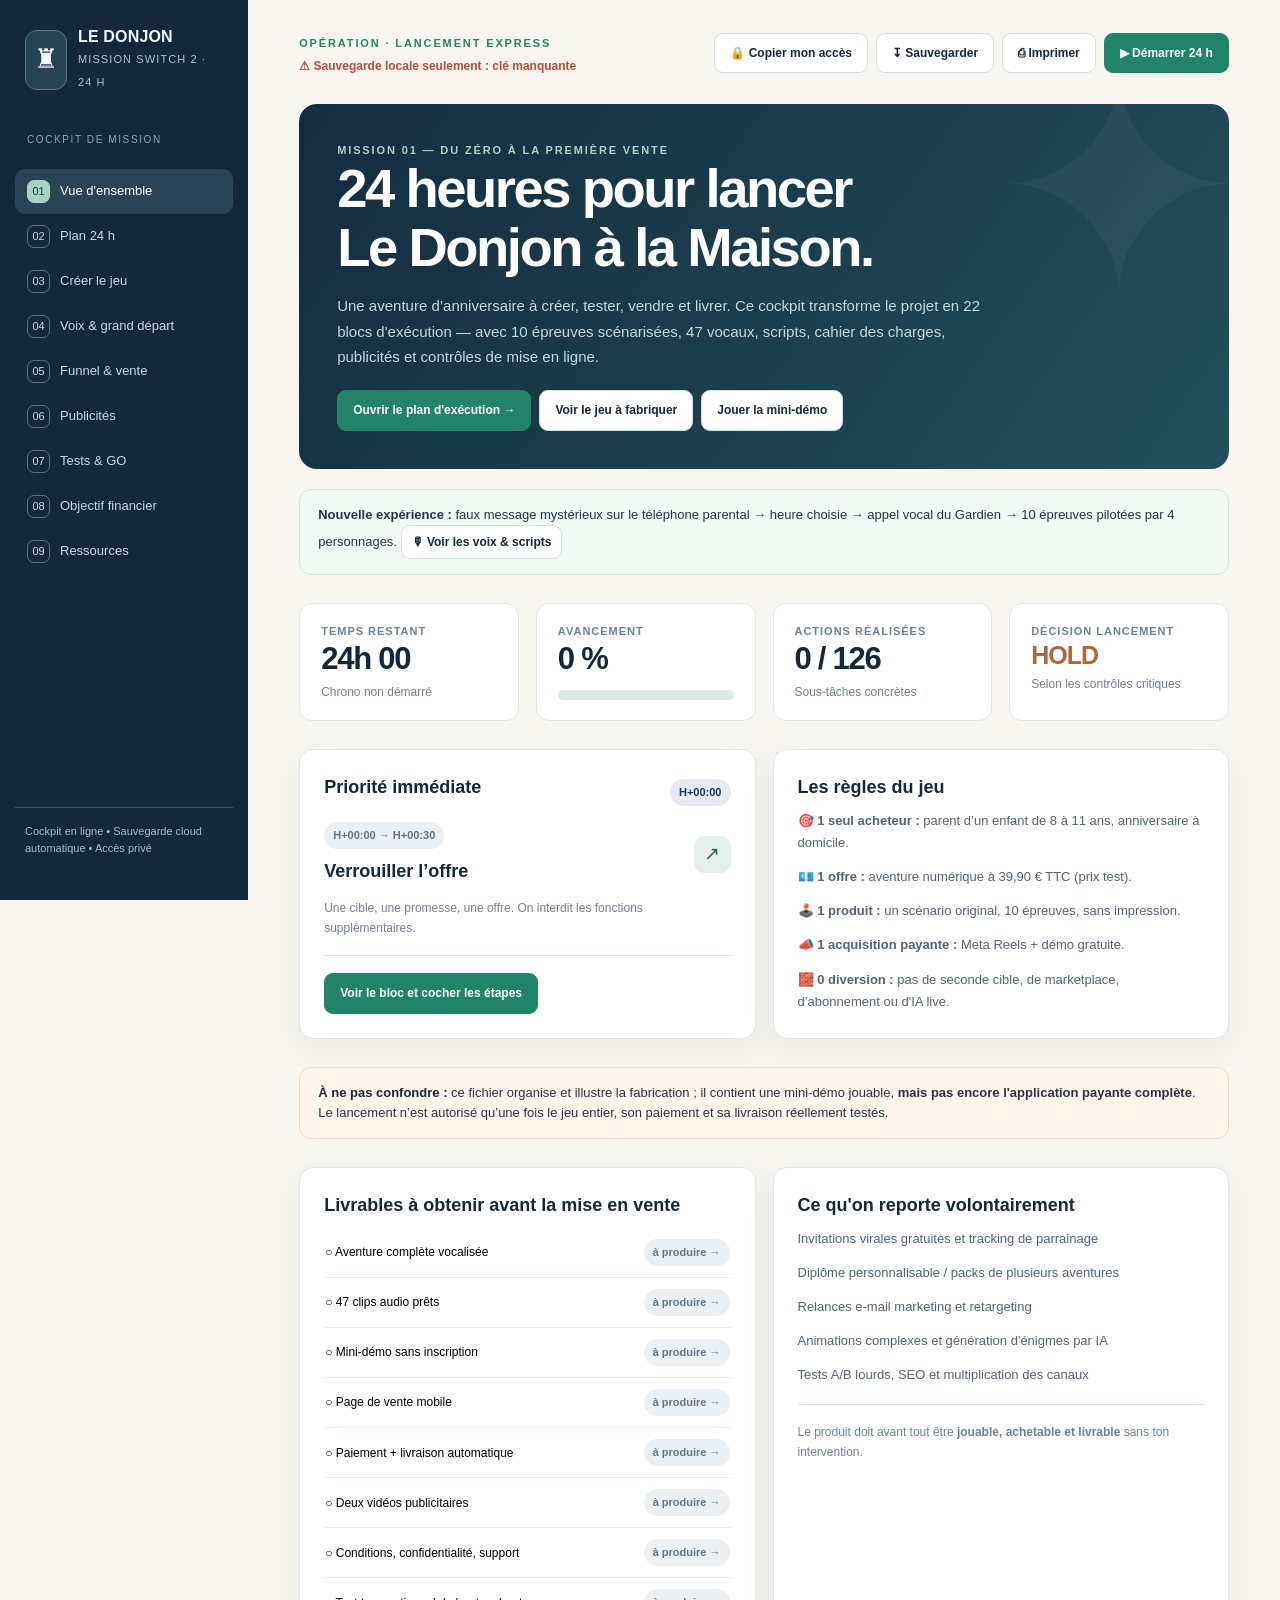
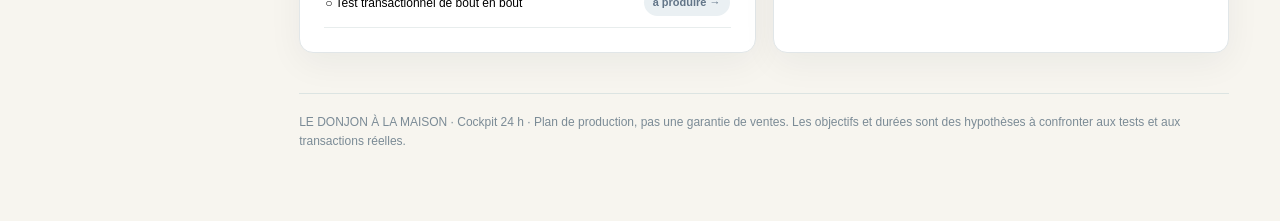
==== commit 70b51ae0: "Fix JavaScript startup and HTML selectors for interactive Donjon cockpit" ====
--- a/donjon-cockpit/index.html
+++ b/donjon-cockpit/index.html
@@ -1148,15 +1148,15 @@
 function queueCloud(){if(!cloudToken||cloudRevision===null)return;cloudStatus('☁ Modifications à sauvegarder…');clearTimeout(cloudTimer);cloudTimer=setTimeout(flushCloud,500);}
 
 let state=await cloudBoot();
-const $=(s,root=document)=>root.querySelector(s),$=(s,root=document)=>Array.from(root.querySelectorAll(s));
+const $=(s,root=document)=>root.querySelector(s),$$=(s,root=document)=>Array.from(root.querySelectorAll(s));
 const escap=s=>String(s).replace(/[&<>"']/g,c=>({'&':'&amp;','<':'&lt;','>':'&gt;','"':'&quot;',"'":'&#39;'}[c]));
 const eur=n=>Number.isFinite(n)?n.toLocaleString('fr-FR',{style:'currency',currency:'EUR',maximumFractionDigits:2}):'—';
 const number=n=>Number.isFinite(n)?Math.ceil(n).toLocaleString('fr-FR'):'—';
 function load(){try{const fresh=localStorage.getItem(KEY),legacy=!fresh&&localStorage.getItem(OLD_KEY),d=JSON.parse(fresh||legacy||'null');if(!d||typeof d!=='object')return structuredClone(defaults);const clean={...structuredClone(defaults),...d,checks:{...(d.checks||{})},notes:d.notes||{},gates:{...(d.gates||{})},financial:d.financial||{}};if(legacy){Object.keys(clean.checks).filter(k=>/^t(00|01|02|03|04|06|07|08|11|13|14|15|16|17)_/.test(k)).forEach(k=>delete clean.checks[k]);['realgame','parent','honest','phones','audio'].forEach(k=>clean.gates[k]=false);}return clean}catch{return structuredClone(defaults)}}
 function save(){try{localStorage.setItem(KEY,JSON.stringify(state));queueCloud()}catch{toast('Sauvegarde locale indisponible : pensez à exporter.')}}
 let toastTimer;function toast(s){let el=$('#toast');el.textContent=s;el.classList.add('show');clearTimeout(toastTimer);toastTimer=setTimeout(()=>el.classList.remove('show'),2800)}
-function navigate(which){ $('.view').forEach(e=>e.classList.toggle('active',e.id==='view-'+which)); $('.navbtn').forEach(e=>e.classList.toggle('active',e.dataset.view===which));window.scrollTo({top:0,behavior:'smooth'});if(which==='timeline')renderTasks();if(which==='finance')calcFinance()}
-$('[data-view]').forEach(b=>b.addEventListener('click',()=>navigate(b.dataset.view)));$('[data-go]').forEach(b=>b.addEventListener('click',()=>navigate(b.dataset.go)));
+function navigate(which){ $$('.view').forEach(e=>e.classList.toggle('active',e.id==='view-'+which)); $$('.navbtn').forEach(e=>e.classList.toggle('active',e.dataset.view===which));window.scrollTo({top:0,behavior:'smooth'});if(which==='timeline')renderTasks();if(which==='finance')calcFinance()}
+$$('[data-view]').forEach(b=>b.addEventListener('click',()=>navigate(b.dataset.view)));$$('[data-go]').forEach(b=>b.addEventListener('click',()=>navigate(b.dataset.go)));
 function fmtTime(m){return 'H+'+String(Math.floor(m/60)).padStart(2,'0')+':'+String(m%60).padStart(2,'0')}
 const countAll=DATA.tasks.reduce((n,t)=>n+t.steps.length,0);
 function completed(t){return t.steps.every((_,i)=>!!state.checks[t.id+'_'+i])}
@@ -1164,14 +1164,14 @@
 function updateCurrent(){const next=DATA.tasks.find(t=>!completed(t));const slot=next||DATA.tasks.at(-1);$('#nextTask').innerHTML=`<div class="row" style="margin:12px 0"><div><span class="tag">${fmtTime(slot.start)} → ${fmtTime(slot.end)}</span><h3 style="margin:9px 0 0">${escap(next?next.title:'Toutes les tâches cochées')}</h3></div><div class="infoicon">↗</div></div><p class="mini sub">${escap(next?next.description:'Avant de publier, vérifie encore les portes GO de contrôle qualité.')}</p>`}
 const groups={'Cadre':'CADRAGE','Produit':'FABRICATION DU JEU','Pause':'PAUSE / RECALAGE','Conversion':'CONVERSION','Qualité':'TESTS / QUALITÉ','Vente':'VENTE / CONFORMITÉ','Acquisition':'CRÉATIONS','Mesure':'MESURE','Lancement':'DIFFUSION','Marge':'BUFFER'};
 function taskMarkup(t){const checked=t.steps.filter((_,i)=>state.checks[t.id+'_'+i]).length;return `<article class="task ${completed(t)?'complete':''}" id="block-${t.id}"><div class="taskhead"><div class="tasktime">${fmtTime(t.start)}<br>→ ${fmtTime(t.end)}<small>${t.minutes} min</small></div><div class="taskmain"><div class="row"><span class="tag ${completed(t)?'green':''}">${escap(groups[t.group])}</span><span class="micro">${checked}/${t.steps.length} étapes</span></div><h3>${escap(t.title)}</h3><p>${escap(t.description)}</p></div></div><details class="taskdetails" ${checked&&checked<t.steps.length?'open':''}><summary>Actions à exécuter · livrable · notes</summary><div class="taskbody"><div>${t.steps.map((s,i)=>`<label class="checkrow"><input type="checkbox" data-check="${t.id}_${i}" ${state.checks[t.id+'_'+i]?'checked':''}><span>${escap(s)}</span></label>`).join('')}</div><p class="mini" style="margin:14px 0 6px"><b>Livrable :</b> ${escap(t.artifact)}</p><div class="warnbox">${escap(t.caution)}</div><div class="tasknote"><label for="note-${t.id}">Notes, lien ou problème à résoudre</label><textarea class="field" id="note-${t.id}" data-note="${t.id}" placeholder="Ta note personnelle…">${escap(state.notes[t.id]||'')}</textarea></div><button class="btn small" data-complete="${t.id}" style="margin-top:10px">${completed(t)?'Décocher ce bloc':'Cocher tout le bloc'}</button></div></details></article>`}
-function renderTasks(){let q=($('#taskSearch').value||'').toLowerCase().trim(),filter=$('#taskFilter').value;let arr=DATA.tasks.filter(t=>(!q||[t.title,t.description,t.artifact,...t.steps].join(' ').toLowerCase().includes(q))&&(filter==='all'||(filter==='todo'&&!completed(t))||(filter==='done'&&completed(t))||(filter==='product'&&t.group==='Produit')));$('#tasksFound').textContent=arr.length+' blocs';let last='';$('#tasks').innerHTML=arr.map(t=>{let div=last!==t.group?`<div class="phase"><span>${escap(groups[t.group])}</span></div>`:'';last=t.group;return div+taskMarkup(t)}).join('')||'<div class="panel">Aucune tâche trouvée.</div>';$('[data-check]').forEach(b=>b.addEventListener('change',()=>{state.checks[b.dataset.check]=b.checked;save();updateProgress();renderDeliverables();let open=b.closest('details').open;let sc=window.scrollY;renderTasks();let d=$(`#block-${b.dataset.check.split('_')[0]} details`);if(d&&open)d.open=true;window.scrollTo({top:sc})}));$('[data-note]').forEach(el=>el.addEventListener('input',()=>{state.notes[el.dataset.note]=el.value;save()}));$('[data-complete]').forEach(el=>el.addEventListener('click',()=>{let t=DATA.tasks.find(t=>t.id===el.dataset.complete),make=!completed(t);t.steps.forEach((_,i)=>state.checks[t.id+'_'+i]=make);save();updateProgress();renderDeliverables();renderTasks()}))}
+function renderTasks(){let q=($('#taskSearch').value||'').toLowerCase().trim(),filter=$('#taskFilter').value;let arr=DATA.tasks.filter(t=>(!q||[t.title,t.description,t.artifact,...t.steps].join(' ').toLowerCase().includes(q))&&(filter==='all'||(filter==='todo'&&!completed(t))||(filter==='done'&&completed(t))||(filter==='product'&&t.group==='Produit')));$('#tasksFound').textContent=arr.length+' blocs';let last='';$('#tasks').innerHTML=arr.map(t=>{let div=last!==t.group?`<div class="phase"><span>${escap(groups[t.group])}</span></div>`:'';last=t.group;return div+taskMarkup(t)}).join('')||'<div class="panel">Aucune tâche trouvée.</div>';$$('[data-check]').forEach(b=>b.addEventListener('change',()=>{state.checks[b.dataset.check]=b.checked;save();updateProgress();renderDeliverables();let open=b.closest('details').open;let sc=window.scrollY;renderTasks();let d=$(`#block-${b.dataset.check.split('_')[0]} details`);if(d&&open)d.open=true;window.scrollTo({top:sc})}));$$('[data-note]').forEach(el=>el.addEventListener('input',()=>{state.notes[el.dataset.note]=el.value;save()}));$$('[data-complete]').forEach(el=>el.addEventListener('click',()=>{let t=DATA.tasks.find(t=>t.id===el.dataset.complete),make=!completed(t);t.steps.forEach((_,i)=>state.checks[t.id+'_'+i]=make);save();updateProgress();renderDeliverables();renderTasks()}))}
 $('#taskSearch').addEventListener('input',renderTasks);$('#taskFilter').addEventListener('change',renderTasks);
 function renderChapters(){$('#chapters').innerHTML=DATA.chapters.map(c=>`<details class="chapter" ${c.n==='00'?'open':''}><summary><span class="index">${escap(c.n)}</span><span><b>${escap(c.name)}</b><br><span class="sub mini">${escap(c.type)}</span></span><span class="caption">${escap(c.duration)} ▾</span></summary><div class="chapbody"><div><div class="item-label">Mise en situation</div><p>${escap(c.brief)}</p><div class="item-label">Déroulé réel</div><p>${escap(c.mechanic)}</p></div><div><div class="item-label">Condition de réussite</div><p>${escap(c.done)}</p><div class="item-label">Aides & secours</div><p>${escap(c.clues)}</p></div></div></details>`).join('')}
-function renderAds(){$('#adCards').innerHTML=DATA.ads.map((a,i)=>`<div class="panel"><div class="row"><span class="tag ${i?'dark':'green'}">CREA ${i?'B':'A'} · ${escap(a.duration)}</span><span class="micro">${escap(a.goal)}</span></div><h3 style="margin-top:13px">${escap(a.name)}</h3><p><b>Hook :</b> « ${escap(a.hook)} »</p><div class="mini-title">Storyboard</div><div class="guide"><ul>${a.shots.map(s=>`<li>${escap(s)}</li>`).join('')}</ul></div><div class="mini-title">Texte publicitaire</div><div class="copybox">${escap(a.copy)}</div><p class="footnote">${escap(a.risk)}</p><button class="btn small" data-adcopy="${i}">Copier le script complet</button></div>`).join('');$('[data-adcopy]').forEach(b=>b.addEventListener('click',()=>{let a=DATA.ads[+b.dataset.adcopy];copyText(a.name+'\nHook : '+a.hook+'\n\n'+a.shots.join('\n')+'\n\nTexte : '+a.copy)}))}
+function renderAds(){$('#adCards').innerHTML=DATA.ads.map((a,i)=>`<div class="panel"><div class="row"><span class="tag ${i?'dark':'green'}">CREA ${i?'B':'A'} · ${escap(a.duration)}</span><span class="micro">${escap(a.goal)}</span></div><h3 style="margin-top:13px">${escap(a.name)}</h3><p><b>Hook :</b> « ${escap(a.hook)} »</p><div class="mini-title">Storyboard</div><div class="guide"><ul>${a.shots.map(s=>`<li>${escap(s)}</li>`).join('')}</ul></div><div class="mini-title">Texte publicitaire</div><div class="copybox">${escap(a.copy)}</div><p class="footnote">${escap(a.risk)}</p><button class="btn small" data-adcopy="${i}">Copier le script complet</button></div>`).join('');$$('[data-adcopy]').forEach(b=>b.addEventListener('click',()=>{let a=DATA.ads[+b.dataset.adcopy];copyText(a.name+'\nHook : '+a.hook+'\n\n'+a.shots.join('\n')+'\n\nTexte : '+a.copy)}))}
 const flow=[['Publicités / posts','2 créations Meta + 2 publications organiques depuis le compte du produit.'],['Landing','Promesse, vraie démonstration et prix affiché.'],['Démo jouable','2–3 minutes sans formulaire ; victoire complète et CTA.'],['Paiement unique','39,90 € TTC, sans upsell ni abonnement.'],['Accès + configuration','E-mail transactionnel, pièces, heure de départ, téléphone adulte.'],['Fête / expérience','Message mystérieux + appel vocal puis 10 missions guidées par personnages.'],['Recommandation','Invitations et diplôme optionnels en phase 2.']];
 $('#funnelFlow').innerHTML=flow.map((it,i)=>`<div class="flowstep"><div class="flownum">${i+1}</div><div class="flowcard"><h3>${escap(it[0])}</h3><p>${escap(it[1])}</p></div></div>`).join('');
 const GATES=[['realgame','Les 10 épreuves se terminent, avec code final 2413 et un mode de secours pour chacune.'],['parent','Un adulte extérieur prépare et lance le jeu sans avoir à lire les consignes.'],['audio','Les 47 MP3 sont présents, audibles, correctement attribués ; l’échec d’autoplay a un bouton de secours.'],['phones','La démo, le jeu et la lecture audio ont été testés sur iPhone/Android, y compris écran verrouillé et retour à la page.'],['paid','Une commande de test confirme le paiement ET livre un accès fonctionnel.'],['honest','La durée totale des 10 épreuves, le nombre de joueurs et la simplicité correspondent aux tests.'],['law','CGV, confidentialité, rétractation, identité vendeur et consentement pub vérifiés.'],['support','Un contact support et une procédure de secours sont disponibles.']];
-function renderGates(){$('#gates').innerHTML=GATES.map(([id,txt])=>`<label class="checkrow"><input data-gate="${id}" type="checkbox" ${state.gates[id]?'checked':''}><span>${escap(txt)}</span></label>`).join('');$('[data-gate]').forEach(el=>el.addEventListener('change',()=>{state.gates[el.dataset.gate]=el.checked;save();updateGates()}));updateGates()}
+function renderGates(){$('#gates').innerHTML=GATES.map(([id,txt])=>`<label class="checkrow"><input data-gate="${id}" type="checkbox" ${state.gates[id]?'checked':''}><span>${escap(txt)}</span></label>`).join('');$$('[data-gate]').forEach(el=>el.addEventListener('change',()=>{state.gates[el.dataset.gate]=el.checked;save();updateGates()}));updateGates()}
 function updateGates(){let good=GATES.filter(([id])=>state.gates[id]).length,go=good===GATES.length;$('#gateStatus').textContent=go?'GO · '+good+'/'+GATES.length:'HOLD · '+good+'/'+GATES.length;$('#gateStatus').className='tag '+(go?'green':'warn');$('#readyOverview').textContent=go?'GO':'HOLD';$('#readyOverview').style.color=go?'#218468':'#ad683e'}
 const C={
  buildPrompt:`Tu es développeur front-end senior et concepteur de jeux d'aventure pour 8–11 ans. Crée une application web mobile-first jouable intégralement, intitulée « Le Donjon à la Maison — Les dix sceaux ».\n\nCIBLE : un parent organise un anniversaire de 6 à 10 enfants. Un adulte garde le téléphone et supervise ; les enfants participent physiquement. Aucun matériel à imprimer ou acheter.\n\nPÉRIMÈTRE : un seul scénario, 11 scènes détaillées ci-dessous : introduction puis 10 épreuves (bannières, statues, échos, messager, trois portes, pont des flèches, bibliothèque des miroirs, tribunal des coffres, pacte des aventuriers, cœur du Donjon). Dérouler les 10 épreuves dans cet ordre. Les quatre runes se récupèrent en 01 (▲=1), 03 (★=2), 07 (◆=3), 09 (○=4). Le final 10 attend le code 2413. Utiliser toutes les solutions et aides indiquées dans les fiches ci-dessous.\n\nCONTRAINTES : HTML/CSS/JavaScript mobile-first. Pas d'API IA, pas de compte enfant, pas de publicité, pas de collecte de données enfant. Configurer uniquement les pièces accessibles et le nombre approximatif de joueurs. Boutons tactiles accessibles, texte lisible, instructions parent et enfants séparées, mode sans audio.\n\nMÉCANIQUE AUDIO (OBLIGATOIRE) : 4 voix fictives, 47 MP3 pré-générés avec noms de fichiers stricts issus du manifeste ; la web app présente un faux message mystérieux (pas de SMS réel), le parent choisit une heure, touche « Armer la mission », puis à l'heure prévue l’interface affiche l'appel vocal (lecture après permission préalable si possible ; sinon bouton « Écouter le message »). Lecture de chaque brief vocal, de deux indices facultatifs et du succès pour les dix épreuves. Une piste par fichier, boutons pause/réécouter, textes synchronisés lisibles, mode muet, contrôle de volume, état sauvegardé. La web app ne doit jamais prétendre pouvoir produire automatiquement du son lorsque l’appareil est verrouillé et doit gérer les échecs de play() et le retour au premier plan. Aucun message SMS/WhatsApp réel, aucune génération vocale en direct.
@@ -1186,7 +1186,7 @@
 C.buildPrompt+='\n\n=== CHAPITRES ET SOLUTIONS À INTÉGRER, SANS OMISSION ===\n'+DATA.chapters.map(c=>`\n${c.n} · ${c.name} (${c.duration})\nHistoire : ${c.brief}\nMécanique : ${c.mechanic}\nSuccès : ${c.done}\nAides : ${c.clues}`).join('\n');
 Object.entries(C).forEach(([id,s])=>{let el=document.getElementById(id);if(el)el.textContent=s});
 async function copyText(s){try{await navigator.clipboard.writeText(s);toast('Texte copié')}catch{const el=document.createElement('textarea');el.value=s;el.style.position='fixed';el.style.opacity='0';document.body.appendChild(el);el.select();try{document.execCommand('copy');toast('Texte copié')}catch{toast('Copie impossible : sélectionnez le texte')}el.remove()}}
-$('[data-copy]').forEach(b=>b.addEventListener('click',()=>copyText(C[b.dataset.copy]||document.getElementById(b.dataset.copy)?.textContent||'')));
+$$('[data-copy]').forEach(b=>b.addEventListener('click',()=>copyText(C[b.dataset.copy]||document.getElementById(b.dataset.copy)?.textContent||'')));
 function makeUtm(){try{let u=new URL($('#baseUrl').value);u.searchParams.set('utm_source',$('#source').value);u.searchParams.set('utm_medium',$('#source').value==='tiktok'?'organic_social':'paid_social');u.searchParams.set('utm_campaign',$('#campaign').value.trim()||'donjon_lancement');u.searchParams.set('utm_content',$('#creative').value);$('#utmOutput').textContent=u.href}catch{$('#utmOutput').textContent='Entrez une URL valide, par exemple https://monsite.fr'}}
 ['baseUrl','source','creative','campaign'].forEach(id=>$('#'+id).addEventListener('input',makeUtm));$('#copyUtm').addEventListener('click',()=>copyText($('#utmOutput').textContent));makeUtm();
 function calcFinance(){let get=id=>{let v=$('#fin'+id),n=parseFloat(v.value);return Number.isFinite(n)?Math.max(0,n):0},p=get('Price'),target=get('Target'),cpc=get('Cpc'),conv=get('Conv')/100,pct=get('Pct')/100,fixed=get('Fixed'),budget=get('Budget'),spent=get('Spent'),sales=get('Sales'),cash=get('Cash');let fee=p*pct+fixed,cac=conv>0?cpc/conv:Infinity,contrib=p-fee-cac,needed=contrib>0?Math.ceil(target/contrib):Infinity,media=needed*cac,visitors=conv>0?needed/conv:Infinity,actual=sales*(p-fee)-spent;
@@ -1203,9 +1203,9 @@
 function closeDemo(){$('#demoModal').classList.remove('open');document.body.style.overflow=''}
 $('#openDemo').addEventListener('click',openDemo);$('#demoFromProduct').addEventListener('click',openDemo);$('#closeDemo').addEventListener('click',closeDemo);$('#demoModal').addEventListener('click',e=>{if(e.target.id==='demoModal')closeDemo()});document.addEventListener('keydown',e=>{if(e.key==='Escape')closeDemo()});
 function showDemo(msg=''){let el=$('#demoContent');if(demoMode===0)el.innerHTML=`<div class="eyebrow" style="color:#b8d8be">Épreuve 01 · Le premier sceau</div><h3>La porte des trois signes</h3><p>« Je n'ai aucun coin. J'en ai trois. Je brille la nuit. »</p><p>Choisissez les trois symboles dans l’ordre.</p><div class="runes"><button data-rune="★" aria-label="Étoile">★</button><button data-rune="○" aria-label="Cercle">○</button><button data-rune="△" aria-label="Triangle">△</button></div><div id="demoProgress" style="letter-spacing:5px;font-size:25px">${escap(demoChoice.join(' '))||'_ _ _'}</div><div class="mini" id="demoInfo">${escap(msg)}</div><button class="btn small" id="hintDemo">Indice</button>`;else if(demoMode===1)el.innerHTML=`<div class="eyebrow" style="color:#b8d8be">Le corridor des portes</div><h3>Quel passage est sûr ?</h3><p>La bonne porte porte <b>deux clés</b> et <b>aucun dragon</b>.</p><div class="runes"><button data-door="rouge" style="font-size:15px">Rouge<br>🐉</button><button data-door="verte" style="font-size:15px">Verte<br>🗝🐉🐉</button><button data-door="bleue" style="font-size:15px">Bleue<br>🗝🗝</button></div><div id="demoInfo">${escap(msg)}</div>`;else el.innerHTML=`<div style="font-size:50px">🏰</div><h3>Le premier donjon est ouvert !</h3><p>Voilà le principe : un jeu guidé, des choix, des indices et une récompense. La version complète ajoute des épreuves physiques et collectives.</p><button class="btn primary" id="toProduct">Revenir au cahier des charges</button>`;
-$('[data-rune]',el).forEach(b=>b.addEventListener('click',()=>{let seq=['○','△','★'],v=b.dataset.rune;if(v===seq[demoChoice.length]){demoChoice.push(v);if(demoChoice.length===3){demoMode=1;showDemo('Bravo ! Le sceau 01 sur 10 est retrouvé.')}else showDemo('Bien joué ! Encore '+(3-demoChoice.length)+' symbole(s).')}else{demoChoice=[];showDemo('Ce n’est pas le bon ordre : on recommence, sans pénalité.')}}));$('[data-door]',el).forEach(b=>b.addEventListener('click',()=>{if(b.dataset.door==='bleue'){demoMode=2;showDemo()}else showDemo('Il faut deux clés et aucun dragon. Essaie encore.')}));let hint=$('#hintDemo');if(hint)hint.addEventListener('click',()=>{$('#demoInfo').textContent='Indice : commencez par le cercle, la figure sans coin.'});let toProd=$('#toProduct');if(toProd)toProd.addEventListener('click',()=>{closeDemo();navigate('product')})}
+$$('[data-rune]',el).forEach(b=>b.addEventListener('click',()=>{let seq=['○','△','★'],v=b.dataset.rune;if(v===seq[demoChoice.length]){demoChoice.push(v);if(demoChoice.length===3){demoMode=1;showDemo('Bravo ! Le sceau 01 sur 10 est retrouvé.')}else showDemo('Bien joué ! Encore '+(3-demoChoice.length)+' symbole(s).')}else{demoChoice=[];showDemo('Ce n’est pas le bon ordre : on recommence, sans pénalité.')}}));$$('[data-door]',el).forEach(b=>b.addEventListener('click',()=>{if(b.dataset.door==='bleue'){demoMode=2;showDemo()}else showDemo('Il faut deux clés et aucun dragon. Essaie encore.')}));let hint=$('#hintDemo');if(hint)hint.addEventListener('click',()=>{$('#demoInfo').textContent='Indice : commencez par le cercle, la figure sans coin.'});let toProd=$('#toProduct');if(toProd)toProd.addEventListener('click',()=>{closeDemo();navigate('product')})}
 const DELIVERABLES=[['t04','Aventure complète vocalisée'],['t21','47 clips audio prêts'],['t06','Mini-démo sans inscription'],['t08','Page de vente mobile'],['t09','Paiement + livraison automatique'],['t11','Deux vidéos publicitaires'],['t15','Conditions, confidentialité, support'],['t16','Test transactionnel de bout en bout']];
-function renderDeliverables(){$('#deliverables').innerHTML=DELIVERABLES.map(([id,name])=>{let t=DATA.tasks.find(t=>t.id===id);return `<button type="button" data-deliver="${id}" class="row" style="width:100%;background:transparent;border:0;border-bottom:1px solid #e8eded;padding:11px 1px;text-align:left;cursor:pointer"><span class="mini">${completed(t)?'✅':'○'} ${escap(name)}</span><span class="tag ${completed(t)?'green':''}">${completed(t)?'fait':'à produire'} →</span></button>`}).join('');$('[data-deliver]').forEach(b=>b.addEventListener('click',()=>{let id=b.dataset.deliver;navigate('timeline');let el=$('#block-'+id);if(el){el.scrollIntoView({behavior:'smooth',block:'center'});el.querySelector('details').open=true}}))}
+function renderDeliverables(){$('#deliverables').innerHTML=DELIVERABLES.map(([id,name])=>{let t=DATA.tasks.find(t=>t.id===id);return `<button type="button" data-deliver="${id}" class="row" style="width:100%;background:transparent;border:0;border-bottom:1px solid #e8eded;padding:11px 1px;text-align:left;cursor:pointer"><span class="mini">${completed(t)?'✅':'○'} ${escap(name)}</span><span class="tag ${completed(t)?'green':''}">${completed(t)?'fait':'à produire'} →</span></button>`}).join('');$$('[data-deliver]').forEach(b=>b.addEventListener('click',()=>{let id=b.dataset.deliver;navigate('timeline');let el=$('#block-'+id);if(el){el.scrollIntoView({behavior:'smooth',block:'center'});el.querySelector('details').open=true}}))}
 
 // ---- Module « Voix & grand départ » : démonstration locale + export, aucune API ----
 const VOICES=DATA.voices;const AUDIO=DATA.audio;let armedAt=null,armedTimer=null,previewSpeech=null;
@@ -1215,9 +1215,9 @@
 function renderAudioScripts(){let scene=$('#audioSceneFilter').value,type=$('#audioTypeFilter').value;
  const selected=AUDIO.filter(a=>(scene==='all'||a.scene===scene)&&(type==='all'||a.kind===type));
  $('#audioScripts').innerHTML=`<p class="mini sub">${selected.length} pistes affichées sur ${AUDIO.length}</p>`+selected.map(a=>`<details class="audio-clip"><summary><span class="tag">${escap(a.scene)}</span><b>${escap(a.kind)}</b><span class="sub mini">${escap(a.voiceName)}</span><code>${escap(a.file)}</code></summary><div class="audio-body"><p>${escap(a.text)}</p><div class="tworow"><button class="btn small" data-audiocopy="${escap(a.id)}">Copier le texte</button><button class="btn small" data-audiofile="${escap(a.id)}">Copier le chemin MP3</button><button class="btn small" data-audiopreview="${escap(a.id)}">▶ Aperçu voix navigateur</button></div></div></details>`).join('');
- $('[data-audiocopy]').forEach(b=>b.addEventListener('click',()=>copyText(AUDIO.find(a=>a.id===b.dataset.audiocopy).text)));
- $('[data-audiofile]').forEach(b=>b.addEventListener('click',()=>copyText(AUDIO.find(a=>a.id===b.dataset.audiofile).file)));
- $('[data-audiopreview]').forEach(b=>b.addEventListener('click',()=>speakPreview(AUDIO.find(a=>a.id===b.dataset.audiopreview).text)))
+ $$('[data-audiocopy]').forEach(b=>b.addEventListener('click',()=>copyText(AUDIO.find(a=>a.id===b.dataset.audiocopy).text)));
+ $$('[data-audiofile]').forEach(b=>b.addEventListener('click',()=>copyText(AUDIO.find(a=>a.id===b.dataset.audiofile).file)));
+ $$('[data-audiopreview]').forEach(b=>b.addEventListener('click',()=>speakPreview(AUDIO.find(a=>a.id===b.dataset.audiopreview).text)))
 }
 function csvField(v){return '"'+String(v).replaceAll('"','""')+'"'}
 function exportManifest(){let rows=[['id','scene','type','personnage','description_de_voix','fichier_mp3','texte_integral'],...AUDIO.map(a=>[a.id,a.scene,a.kind,a.voiceName,VOICES[a.voice].description,a.file,a.text])];const csv='\uFEFF'+rows.map(row=>row.map(csvField).join(';')).join('\r\n');let url=URL.createObjectURL(new Blob([csv],{type:'text/csv;charset=utf-8'}));let link=document.createElement('a');link.href=url;link.download='donjon-47-scripts-audio-elevenlabs.csv';document.body.appendChild(link);link.click();link.remove();setTimeout(()=>URL.revokeObjectURL(url),2000);toast('Manifeste CSV exporté')}
@@ -1237,7 +1237,6 @@
 renderVoices();renderAudioScripts();
 
 renderChapters();renderAds();
-function escap(s){return String(s).replace(/[&<>\"']/g,c=>({'&':'&amp;','<':'&lt;','>':'&gt;','\"':'&quot;',"'":'&#39;'}[c]));}
 function renderMyTasks(){
  const items=Array.isArray(state.notes.__customTasks)?state.notes.__customTasks:[];
  document.getElementById('customTasksList').innerHTML=items.length?items.map(item=>
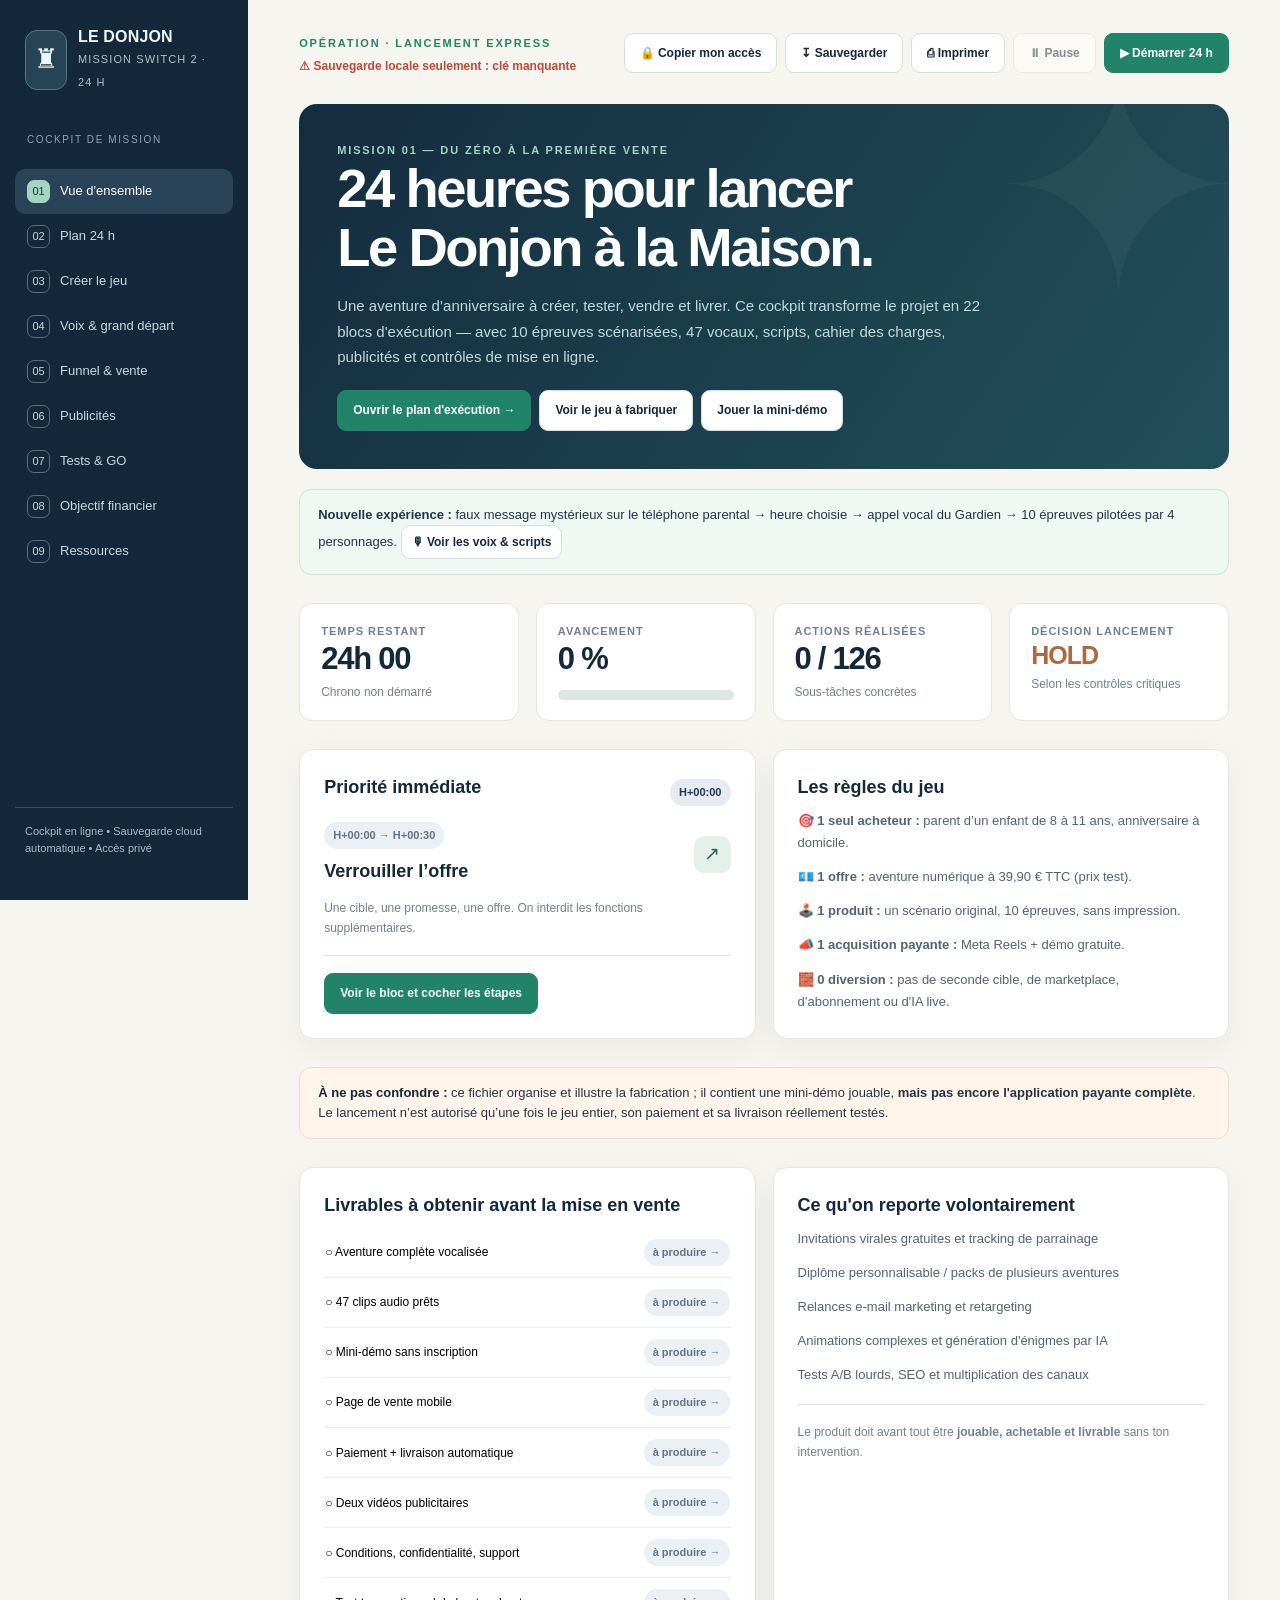
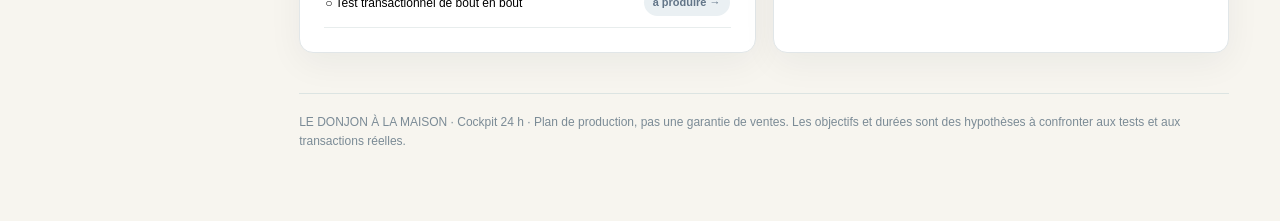
==== commit f93b6dc8: "Add persistent pause and resume controls to 24-hour countdown" ====
--- a/donjon-cockpit/index.html
+++ b/donjon-cockpit/index.html
@@ -32,7 +32,7 @@
  <div class="sidebarfoot">Cockpit en ligne • Sauvegarde cloud automatique • Accès privé</div>
 </aside>
 <main class="main">
- <div class="topbar"><div><span class="eyebrow">Opération · lancement express</span><div id="cloudStatus" style="font-size:12px;font-weight:700;color:#218468;margin-top:4px">☁ Connexion au cloud…</div></div><div class="right"><button class="btn" id="copyCloudLink" title="Gardez ce lien confidentiel">🔒 Copier mon accès</button><button class="btn" id="exportBtn">↧ Sauvegarder</button><button class="btn" id="printBtn">⎙ Imprimer</button><button class="btn primary" id="timerBtn">▶ Démarrer 24 h</button></div></div>
+ <div class="topbar"><div><span class="eyebrow">Opération · lancement express</span><div id="cloudStatus" style="font-size:12px;font-weight:700;color:#218468;margin-top:4px">☁ Connexion au cloud…</div></div><div class="right"><button class="btn" id="copyCloudLink" title="Gardez ce lien confidentiel">🔒 Copier mon accès</button><button class="btn" id="exportBtn">↧ Sauvegarder</button><button class="btn" id="printBtn">⎙ Imprimer</button><button class="btn" id="pauseTimerBtn" disabled aria-pressed="false" title="Figer le compte à rebours sans perdre le temps écoulé">⏸ Pause</button><button class="btn primary" id="timerBtn">▶ Démarrer 24 h</button></div></div>
  <section class="view active" id="view-overview">
   <div class="hero"><div class="eyebrow">MISSION 01 — DU ZÉRO À LA PREMIÈRE VENTE</div><h1>24 heures pour lancer<br>Le Donjon à la Maison.</h1><p>Une aventure d’anniversaire à créer, tester, vendre et livrer. Ce cockpit transforme le projet en 22 blocs d'exécution — avec 10 épreuves scénarisées, 47 vocaux, scripts, cahier des charges, publicités et contrôles de mise en ligne.</p><div class="tworow"><button class="btn primary" data-go="timeline">Ouvrir le plan d'exécution →</button><button class="btn" data-go="product">Voir le jeu à fabriquer</button><button class="btn" id="openDemo">Jouer la mini-démo</button></div></div>
   <div class="ribbon sectionblock"><b>Nouvelle expérience :</b> faux message mystérieux sur le téléphone parental → heure choisie → appel vocal du Gardien → 10 épreuves pilotées par 4 personnages. <button class="btn small" data-go="audio">🎙 Voir les voix & scripts</button></div>
@@ -1193,8 +1193,49 @@
 $('#outCac').textContent=eur(cac);$('#outMargin').textContent=eur(contrib);$('#outNeeded').textContent=number(needed);$('#outMedia').textContent=eur(media);$('#outVisitors').textContent=number(visitors);$('#outRevenue').textContent=eur(sales*p);$('#outActual').textContent=eur(actual);$('#outCash').textContent=eur(cash);$('#finWarning').textContent=contrib<=0?'Avec ces hypothèses, une vente coûte autant ou plus qu’elle ne rapporte après paiement et publicité.':`Le budget initial de ${eur(budget)} ne suffit ${media>budget?'pas':'potentiellement'} à financer ${eur(media)} d’acquisition théorique. À mesurer par de vrais achats ; marge hors impôts et versements différés.`;
 ['Target','Price','Cpc','Conv','Pct','Fixed','Budget','Spent','Sales','Cash'].forEach(id=>state.financial[id]=$('#fin'+id).value);save()}
 ['Target','Price','Cpc','Conv','Pct','Fixed','Budget','Spent','Sales','Cash'].forEach(id=>{if(state.financial[id]!=null)$('#fin'+id).value=state.financial[id];$('#fin'+id).addEventListener('input',calcFinance)});
-function tick(){let start=state.timerStart,elapsed=start===null?0:Math.max(0,Math.floor((Date.now()-start)/60000)),remain=Math.max(0,1440-elapsed),h=Math.floor(remain/60),m=remain%60;$('#countdown').textContent=String(h).padStart(2,'0')+'h '+String(m).padStart(2,'0');$('#timerSub').textContent=start===null?'Chrono non démarré':remain===0?'24 heures écoulées':`H+${String(Math.floor(elapsed/60)).padStart(2,'0')}:${String(elapsed%60).padStart(2,'0')} écoulées`;$('#currentTimeLabel').textContent=`H+${String(Math.floor(elapsed/60)).padStart(2,'0')}:${String(elapsed%60).padStart(2,'0')}`;$('#timerBtn').textContent=start===null?'▶ Démarrer 24 h':'↻ Réinitialiser le chrono'}
-$('#timerBtn').addEventListener('click',()=>{if(state.timerStart===null){state.timerStart=Date.now();save();tick();toast('Chrono 24 h démarré')}else if(confirm('Remettre le chrono à zéro ? Les cases et notes resteront enregistrées.')){state.timerStart=null;save();tick()}});setInterval(tick,1000*15);
+
+function tick(){
+ const start=state.timerStart;
+ const pausedAt=Number.isFinite(state.notes.__timerPausedAt)?state.notes.__timerPausedAt:null;
+ const paused=start!==null&&pausedAt!==null;
+ const reference=paused?pausedAt:Date.now();
+ const elapsed=start===null?0:Math.max(0,Math.floor((reference-start)/60000));
+ const remain=Math.max(0,1440-elapsed);
+ const hours=Math.floor(remain/60),minutes=remain%60;
+ $('#countdown').textContent=String(hours).padStart(2,'0')+'h '+String(minutes).padStart(2,'0');
+ $('#timerSub').textContent=start===null?'Chrono non démarré':paused?'⏸ En pause · H+'+String(Math.floor(elapsed/60)).padStart(2,'0')+':'+String(elapsed%60).padStart(2,'0')+' écoulées':remain===0?'24 heures écoulées':'H+'+String(Math.floor(elapsed/60)).padStart(2,'0')+':'+String(elapsed%60).padStart(2,'0')+' écoulées';
+ $('#currentTimeLabel').textContent='H+'+String(Math.floor(elapsed/60)).padStart(2,'0')+':'+String(elapsed%60).padStart(2,'0')+(paused?' · PAUSE':'');
+ $('#timerBtn').textContent=start===null?'▶ Démarrer 24 h':'↻ Réinitialiser le chrono';
+ const btn=$('#pauseTimerBtn');
+ btn.disabled=start===null||(!paused&&remain===0);
+ btn.textContent=paused?'▶ Reprendre':'⏸ Pause';
+ btn.setAttribute('aria-pressed',paused?'true':'false');
+ btn.title=paused?'Relancer le décompte à partir du temps restant':'Figer le compte à rebours sans perdre le temps écoulé';
+}
+$('#timerBtn').addEventListener('click',()=>{
+ if(state.timerStart===null){
+   state.timerStart=Date.now();
+   delete state.notes.__timerPausedAt;
+   save();tick();toast('Chrono 24 h démarré');
+ }else if(confirm('Remettre le chrono à zéro ? Les cases et notes resteront enregistrées.')){
+   state.timerStart=null;
+   delete state.notes.__timerPausedAt;
+   save();tick();toast('Chrono réinitialisé');
+ }
+});
+$('#pauseTimerBtn').addEventListener('click',()=>{
+ if(state.timerStart===null)return;
+ const pause=state.notes.__timerPausedAt;
+ if(Number.isFinite(pause)){
+   state.timerStart+=Math.max(0,Date.now()-pause);
+   delete state.notes.__timerPausedAt;
+   save();tick();toast('Chrono repris');
+ }else{
+   state.notes.__timerPausedAt=Date.now();
+   save();tick();toast('Chrono en pause — temps conservé');
+ }
+});
+setInterval(tick,1000*15);
 function exportData(){const blob=new Blob([JSON.stringify({version:3,exportedAt:new Date().toISOString(),...state},null,2)],{type:'application/json'}),url=URL.createObjectURL(blob);const a=document.createElement('a');a.href=url;a.download='donjon-cockpit-sauvegarde.json';document.body.appendChild(a);a.click();a.remove();setTimeout(()=>URL.revokeObjectURL(url),1500);toast('Sauvegarde exportée')}
 $('#copyCloudLink').addEventListener('click',async()=>{if(!cloudToken){toast('Ouvrez le lien privé pour activer le cloud');return;}const u=location.origin+location.pathname+'#key='+encodeURIComponent(cloudToken);try{await navigator.clipboard.writeText(u);toast('Lien privé copié. Ne le partagez pas !')}catch{prompt('Copiez votre lien personnel :',u)}});
 $('#exportBtn').addEventListener('click',exportData);$('#export2').addEventListener('click',exportData);$('#printBtn').addEventListener('click',()=>window.print());$('#importBtn').addEventListener('click',()=>$('#importInput').click());$('#importInput').addEventListener('change',async e=>{try{let d=JSON.parse(await e.target.files[0].text());if(!d||typeof d!=='object'||typeof d.checks!=='object')throw Error('format');if(!confirm('Remplacer l’avancement actuel par cette sauvegarde ?'))return;state={...structuredClone(defaults),checks:d.checks||{},notes:d.notes||{},gates:d.gates||{},timerStart:typeof d.timerStart==='number'?d.timerStart:null,financial:d.financial||{}};save();if(await flushCloud())location.reload();else toast('Import local effectué : sauvegarde cloud non confirmée')}catch{toast('Fichier de sauvegarde invalide')}});$('#resetBtn').addEventListener('click',async()=>{if(confirm('Réinitialiser définitivement les cases, notes, finance et chrono SUR TOUS VOS APPAREILS ? Exportez une sauvegarde avant.')){state=structuredClone(defaults);save();if(await flushCloud())location.reload();else toast('La remise à zéro cloud a échoué : réessayez')}});
